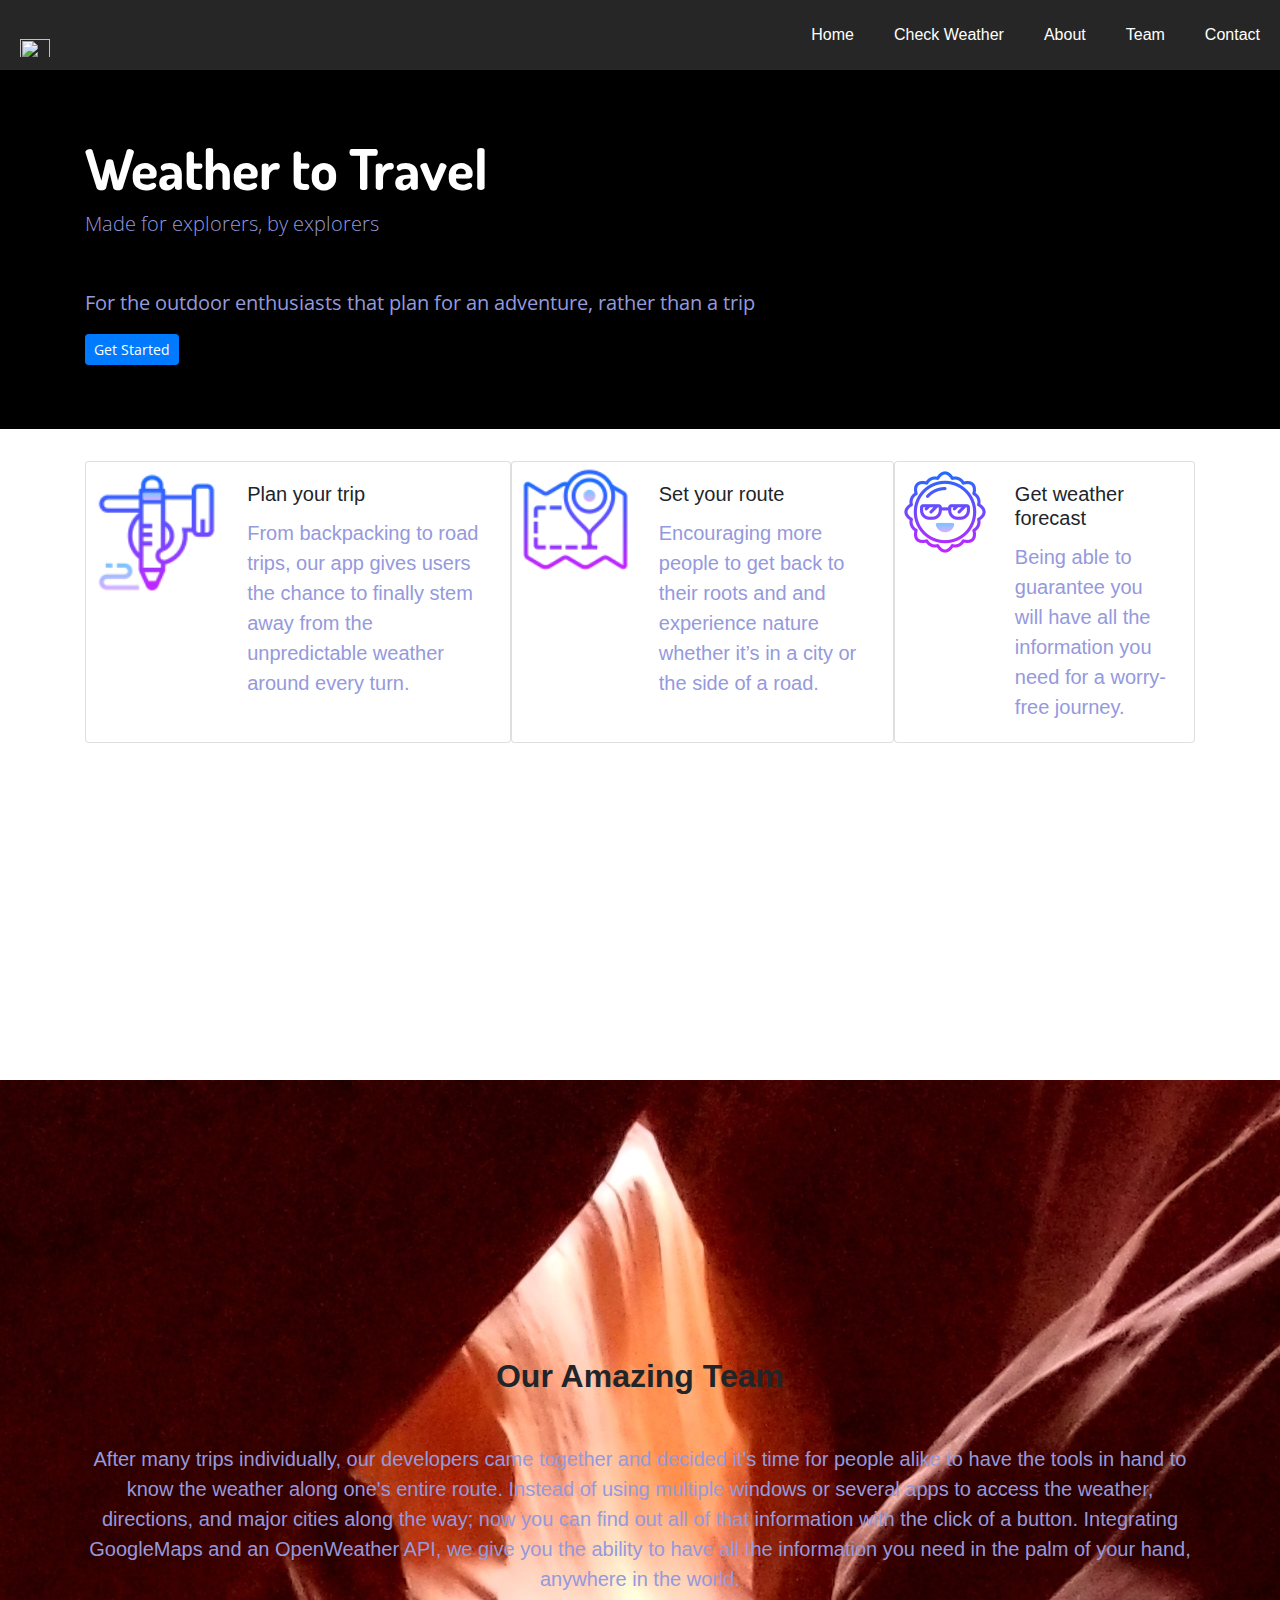
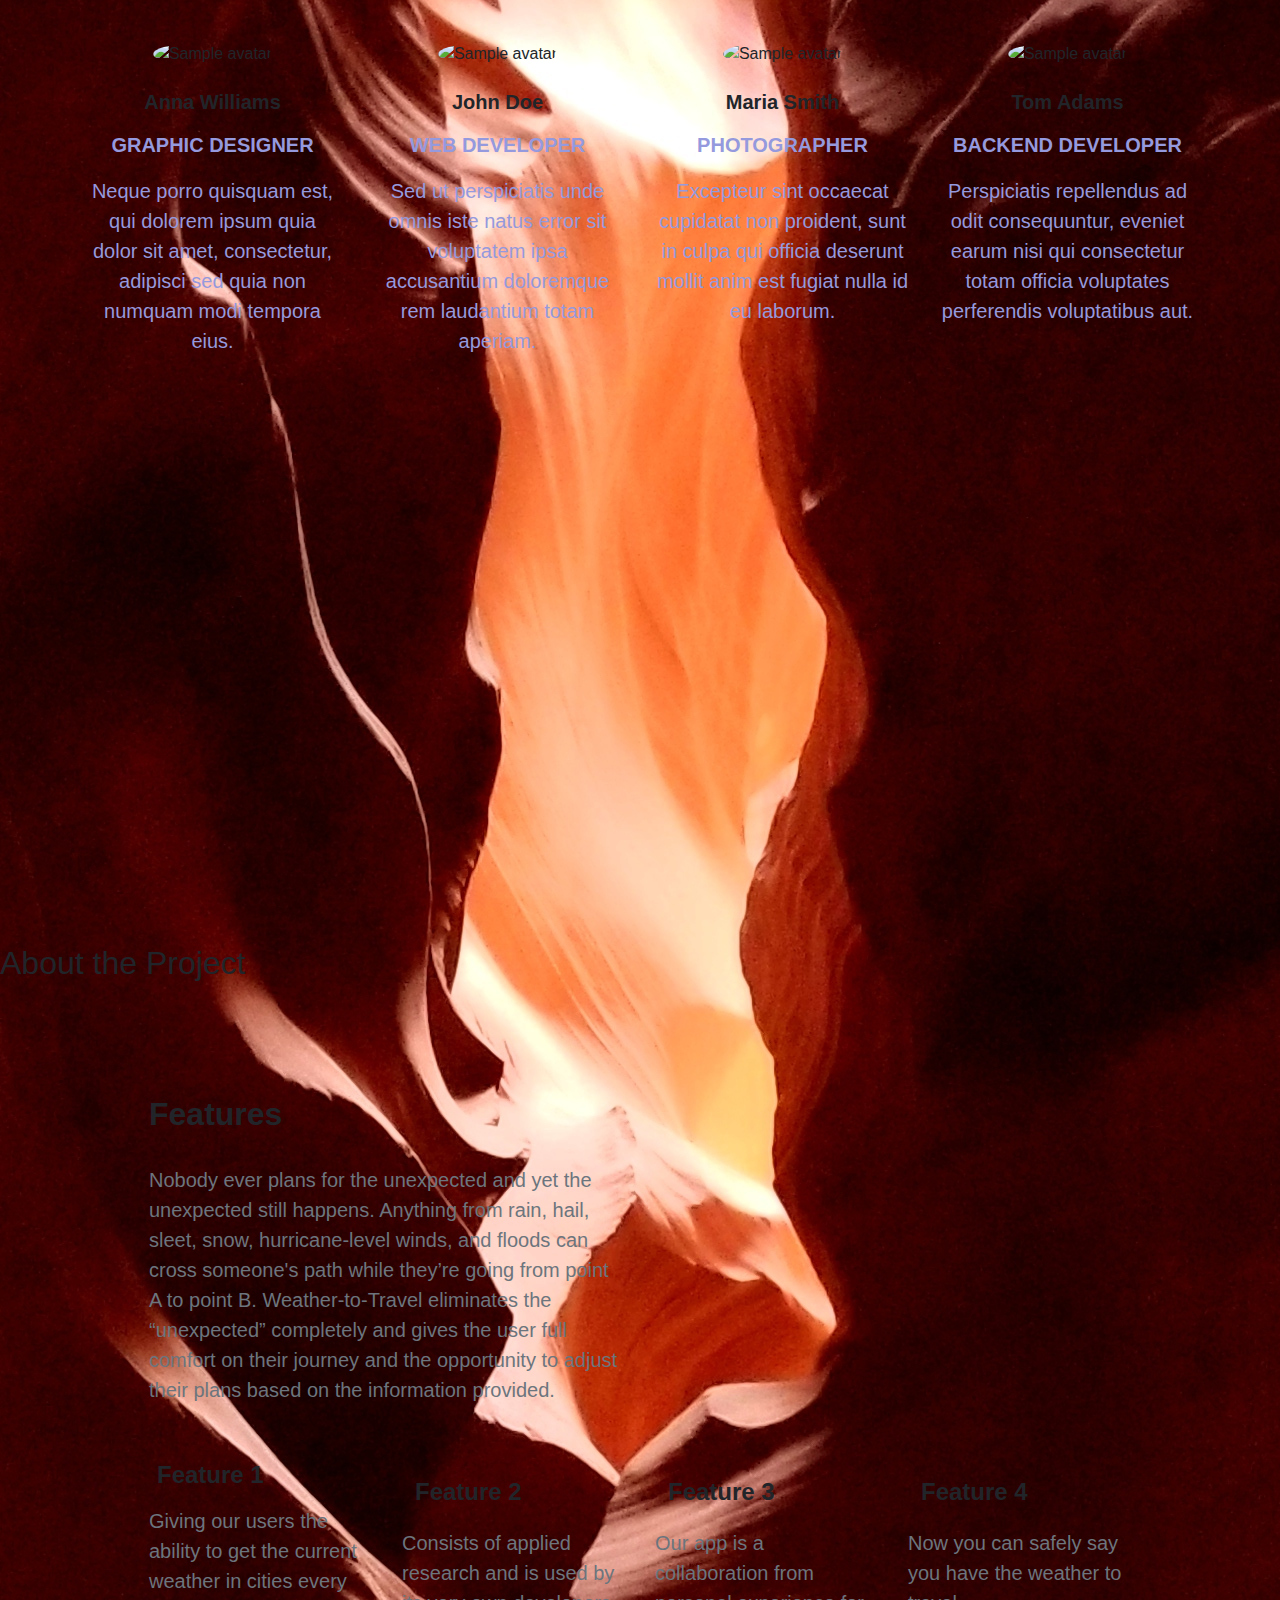
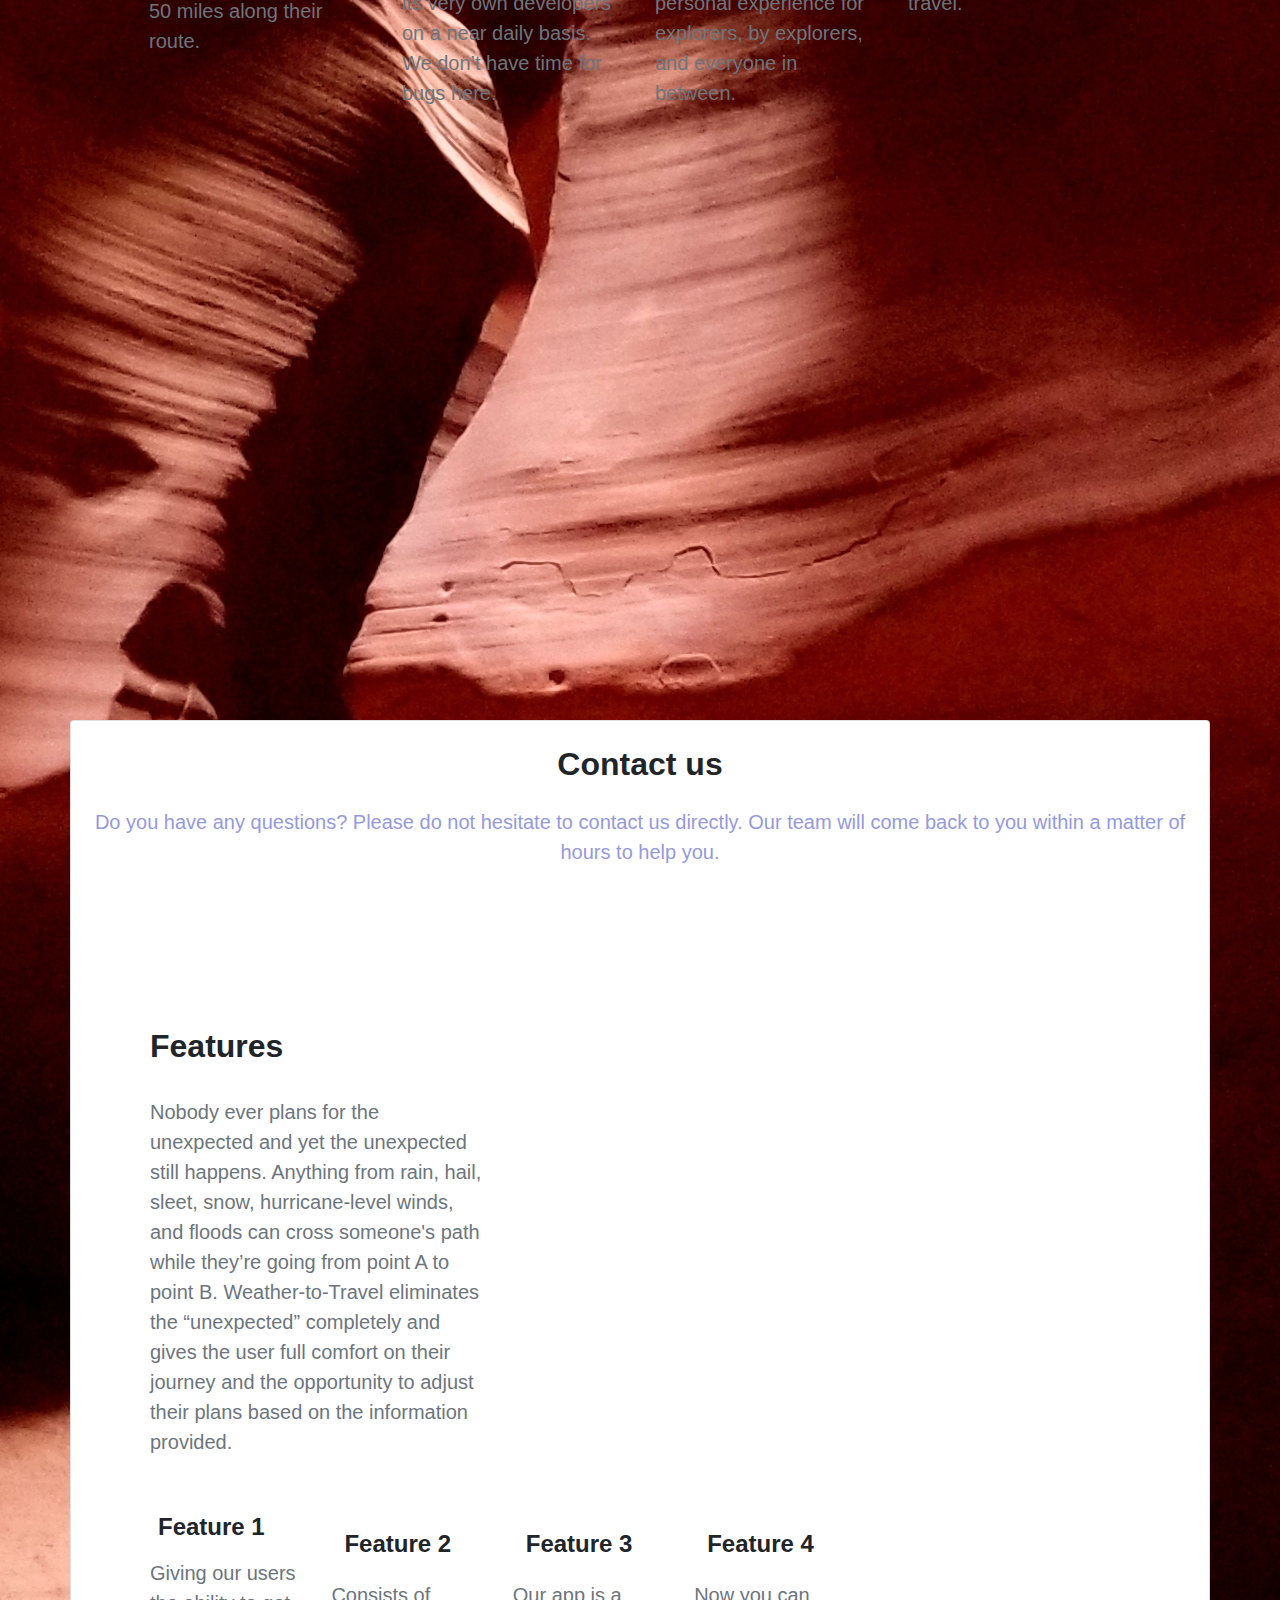
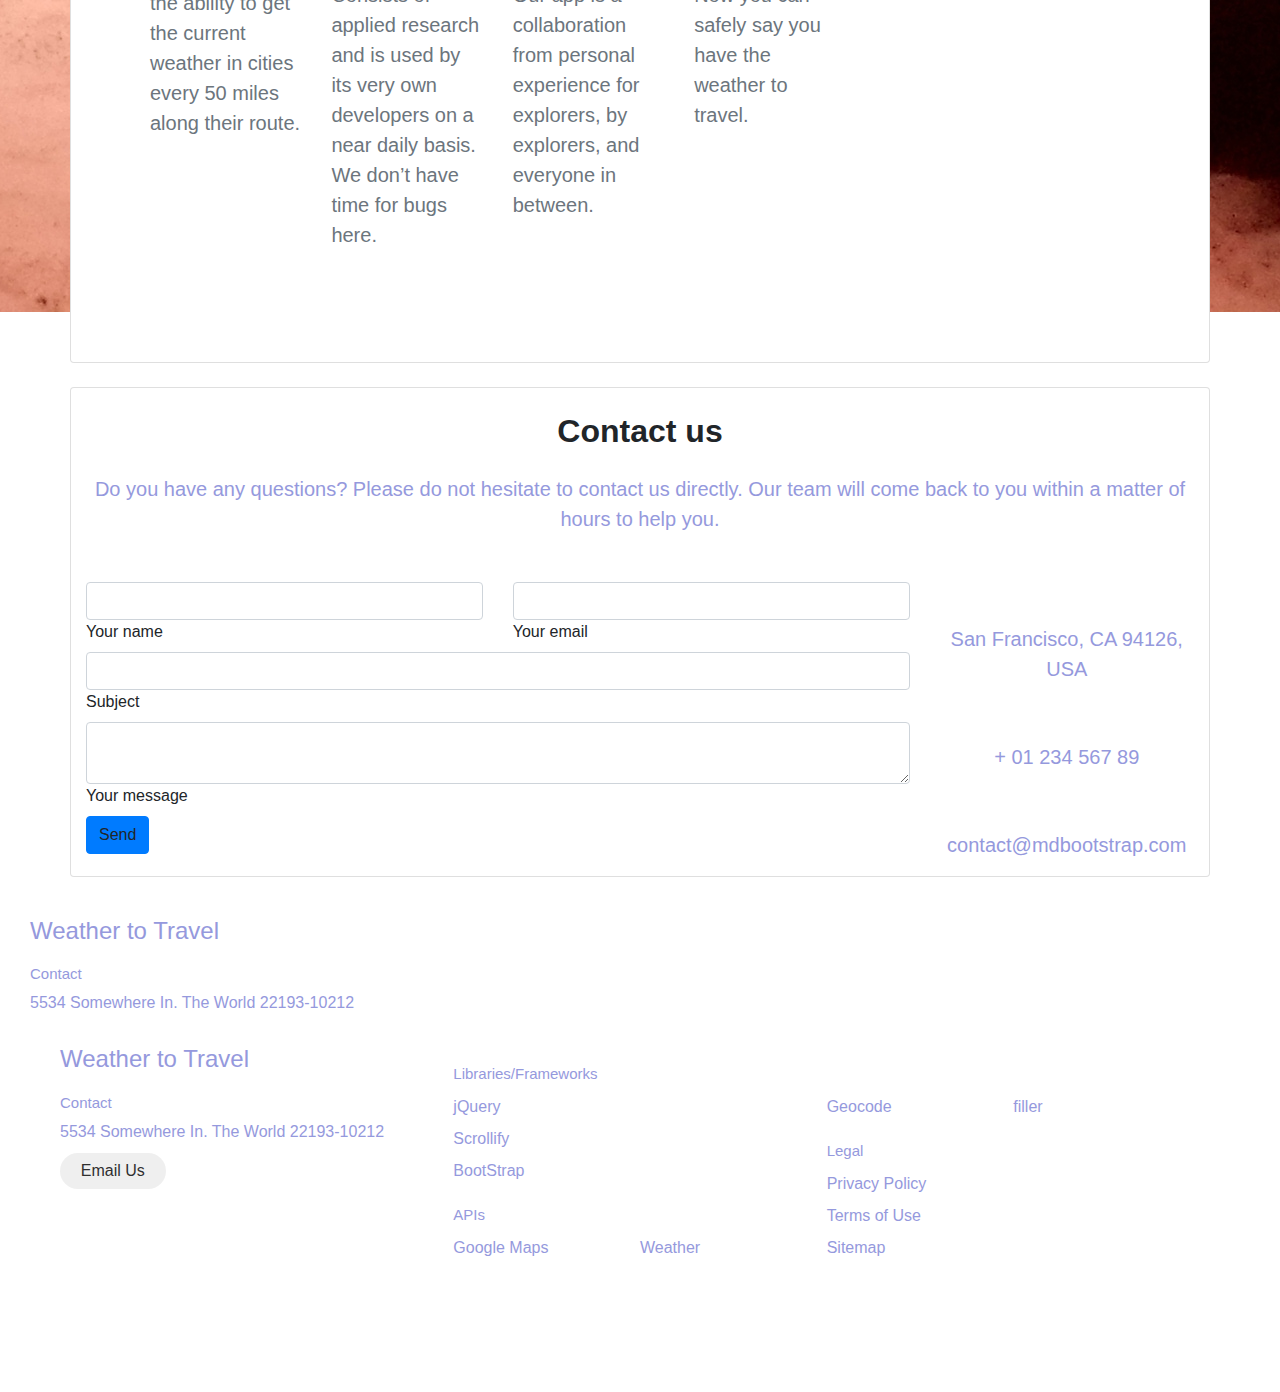
==== index.html @ c9372e49 "merging amster" ====
<!DOCTYPE html>
<html lang="en">

<head>
    <meta charset="UTF-8">
    <meta name="viewport" content="width=device-width, initial-scale=1.0">
    <meta http-equiv="X-UA-Compatible" content="ie=edge">
    <title>Weather to Travel</title>

    <!-- Reset Css -->
    <link rel="stylesheet" type="text/css" href="assets/css/reset.css">
    <!-- google font -->
    <link href="https://fonts.googleapis.com/css?family=Dosis:400,500,700|Open+Sans:300,400&display=swap" rel="stylesheet">        <!-- Import Google Icon Font-->
    <link href="https://fonts.googleapis.com/icon?family=Material+Icons" rel="stylesheet">
    <!-- bootstrap.css -->
    <link rel="stylesheet" href="https://stackpath.bootstrapcdn.com/bootstrap/4.4.1/css/bootstrap.min.css"
        integrity="sha384-Vkoo8x4CGsO3+Hhxv8T/Q5PaXtkKtu6ug5TOeNV6gBiFeWPGFN9MuhOf23Q9Ifjh" crossorigin="anonymous">
    <!-- Material Design Bootstrap -->
    <link href="https://cdnjs.cloudflare.com/ajax/libs/mdbootstrap/4.10.1/css/mdb.min.css" rel="stylesheet">
    <!-- Css -->
    <link rel="stylesheet" type="text/css" href="assets/css/style.css">
    <!-- Font Awesome -->
    <script src="https://kit.fontawesome.com/d9163b5035.js" crossorigin="anonymous"></script>

    <!-- jquery -->
    <script src="https://code.jquery.com/jquery-3.4.1.js"
        integrity="sha256-WpOohJOqMqqyKL9FccASB9O0KwACQJpFTUBLTYOVvVU=" crossorigin="anonymous"></script>

    <!-- Google Maps API -->
    <script src="https://maps.googleapis.com/maps/api/js?key=AIzaSyAmLr5yU5_SJ5Jx1AA-T59scJF4xuLvLEc&callback=initMap"
        async defer></script>

    <!----------parallax----------->
    <script src="assets/javascript/parallax.min.js"></script>

</head>

<body>





    <!----------------PATALLAX-------------->
    <!-- <img class="thumbnail" src="assets/background/norway3.jpg" alt="image"> -->




    <!-- nav bar - home/about me -->
    <section class="navigation sticky">
        <div class="nav-container">
            <div class="brand">
                <a class="navbar-brand" href="#">
                    <img src="assets/icons/untitled.svg" width="30" height="30" alt="">
                  </a>
                <!-- <a href="#!">Logo</a> -->
            </div>
            <nav>
                <div class="nav-mobile"><a id="nav-toggle" href="#!"><span></span></a></div>
                <ul class="nav-list">
                    <li>
                        <a href="index.html">Home</a></li>
                    <li>
                        <a href="checkroute.html">Check Weather</a>
                    </li>
                    <li>
                        <a href="#four">About</a>
                    </li>
                    <li>
                        <a href="#two">Team</a>
                    </li>

                    <li>
                        <a href="#five">Contact</a>
                    </li>
                </ul>
            </nav>
        </div>
    </section>
    <!-- <div class="parallax" data-parallax="scroll" data-z-index="-1" data-image-src="assets/background/back.jpg"></div>
  -->


    <!-- <article>
        <h2>Navigation</h2>
        <p>Responsive Dropdown Navigation Bar.</p>
        <p>Want to see how it's made? <a href="http://www.taniarascia.com/responsive-dropdown-navigation-bar/">Read the tutorial!</a></p>
      </article> -->
    <section class="item" id="one">
        <div class="jumbotron jumbotron-fluid">
             <!-------PARALLAX-------->
       
            <video autoplay muted loop poster="https://dummyimage.com/900x400/000/fff">
                <source src="" data-src="assets/media/roadtrip.mp4" type="video/mp4">
                <!-- <source src="" data-src="//clips.vorwaerts-gmbh.de/big_buck_bunny.webm" type="video/webm">
                <source src="" data-src="//clips.vorwaerts-gmbh.de/big_buck_bunny.ogv" type="video/ogg"> -->
            </video>

            <div class="container text-white">

                <h1 class="display-4 header">Weather to Travel</h1>
                <p class="lead header-text">Made for explorers, by explorers</p>
                <hr class="my-4">
                <p class="header-text">For the outdoor enthusiasts that plan for an adventure, rather than a trip</p>
                <a class="btn btn-primary btn-sm header-bttn" href="checkroute.html" role="button">Get Started</a>

            </div>
        </div>
        <div class="container aboutme" id="aboutMe">

            <div class="d-flex">
                <div class="card mb-3" style="max-width: 540px;">
                    <div class="row no-gutters">
                        <div class="col-md-4">
                            <img src="assets/icons/icons8-hand-with-pen-100.png" class="card-img" alt="...">
                        </div>
                        <div class="col-md-8">
                            <div class="card-body">
                                <h5 class="card-title">Plan your trip</h5>
                                <p class="card-text">
                                    From backpacking to road trips, our app gives users the chance to finally stem away
                                    from the unpredictable weather around every turn.
                                </p>

                            </div>
                        </div>
                    </div>
                </div>
                <div class="card mb-3" style="max-width: 540px;">
                    <div class="row no-gutters">
                        <div class="col-md-4">
                            <img src="assets/icons/icons8-waypoint-map-100.png" class="card-img" alt="...">
                        </div>
                        <div class="col-md-8">
                            <div class="card-body">
                                <h5 class="card-title">Set your route</h5>
                                <p class="card-text">
                                    Encouraging more people to get back to their roots and and experience nature whether
                                    it’s in a city or the side of a road.
                                </p>

                            </div>
                        </div>
                    </div>
                </div>
                <div class="card mb-3" style="max-width: 540px;">
                    <div class="row no-gutters">
                        <div class="col-md-4">
                            <img src="assets/icons/icons8-sun-100.png" class="card-img" alt="...">
                        </div>
                        <div class="col-md-8">
                            <div class="card-body">
                                <h5 class="card-title">Get weather forecast</h5>
                                <p class="card-text">
                                    Being able to guarantee you will have all the information you need for a worry-free
                                    journey.

                                </p>

                            </div>
                        </div>
                    </div>
                </div>
            </div>
        </div>
    </section>

    <!-- container div -->
    <div class="container ">
        <!-- About the team-->
        <section class="item" id="two">

             <!-------PARALLAX-------->
        <div class="parallax" data-parallax="scroll" data-z-index="1" data-image-src="assets/background/norway3.jpg"></div>
 
            <!-- Section: Team v.1 -->
            <section class="team-section text-center my-5">

                <!-- Section heading -->
                <h2 class="h1-responsive font-weight-bold my-5">Our Amazing Team</h2>
                <!-- Section description -->
                <p class="grey-text w-responsive mx-auto mb-5">
                    After many trips individually,
                    our developers came together and decided it's time for people alike to have the tools in hand to
                    know the weather along one's entire route.
                    Instead of using multiple windows or several apps to access the weather,
                    directions, and major cities along the way; now you can find out all of that information with the
                    click of a button.
                    Integrating GoogleMaps and an OpenWeather API,
                    we give you the ability to have all the information you need in the palm of your hand, anywhere in
                    the world. </p>

                <!-- Grid row -->
                <div class="row">

                    <!-- Grid column -->
                    <div class="col-lg-3 col-md-6 mb-lg-0 mb-5">
                        <div class="avatar mx-auto">
                            <img src="https://mdbootstrap.com/img/Photos/Avatars/img%20(20).jpg"
                                class="rounded-circle z-depth-1" alt="Sample avatar">
                        </div>
                        <h5 class="font-weight-bold mt-4 mb-3">Anna Williams</h5>
                        <p class="text-uppercase blue-text"><strong>Graphic designer</strong></p>
                        <p class="grey-text">Neque porro quisquam est, qui dolorem ipsum quia dolor sit amet,
                            consectetur,
                            adipisci sed quia non numquam modi tempora eius.</p>
                        <ul class="list-unstyled mb-0">
                            <!-- Facebook -->
                            <a class="p-2 fa-lg fb-ic">
                                <i class="fab fa-facebook-f blue-text"> </i>
                            </a>
                            <!-- Twitter -->
                            <a class="p-2 fa-lg tw-ic">
                                <i class="fab fa-twitter blue-text"> </i>
                            </a>
                            <!-- Instagram -->
                            <a class="p-2 fa-lg ins-ic">
                                <i class="fab fa-instagram blue-text"> </i>
                            </a>
                        </ul>
                    </div>
                    <!-- Grid column -->

                    <!-- Grid column -->
                    <div class="col-lg-3 col-md-6 mb-lg-0 mb-5">
                        <div class="avatar mx-auto">
                            <img src="https://mdbootstrap.com/img/Photos/Avatars/img%20(3).jpg"
                                class="rounded-circle z-depth-1" alt="Sample avatar">
                        </div>
                        <h5 class="font-weight-bold mt-4 mb-3">John Doe</h5>
                        <p class="text-uppercase blue-text"><strong>Web developer</strong></p>
                        <p class="grey-text">Sed ut perspiciatis unde omnis iste natus error sit voluptatem ipsa
                            accusantium
                            doloremque rem laudantium totam aperiam.</p>
                        <ul class="list-unstyled mb-0">
                            <!-- Facebook -->
                            <a class="p-2 fa-lg fb-ic">
                                <i class="fab fa-facebook-f blue-text"> </i>
                            </a>
                            <!-- Instagram -->
                            <a class="p-2 fa-lg ins-ic">
                                <i class="fab fa-instagram blue-text"> </i>
                            </a>
                        </ul>
                    </div>
                    <!-- Grid column -->

                    <!-- Grid column -->
                    <div class="col-lg-3 col-md-6 mb-md-0 mb-5">
                        <div class="avatar mx-auto">
                            <img src="https://mdbootstrap.com/img/Photos/Avatars/img%20(30).jpg"
                                class="rounded-circle z-depth-1" alt="Sample avatar">
                        </div>
                        <h5 class="font-weight-bold mt-4 mb-3">Maria Smith</h5>
                        <p class="text-uppercase blue-text"><strong>Photographer</strong></p>
                        <p class="grey-text">Excepteur sint occaecat cupidatat non proident, sunt in culpa qui officia
                            deserunt
                            mollit anim est fugiat nulla id eu laborum.</p>
                        <ul class="list-unstyled mb-0">
                            <!-- Facebook -->
                            <a class="p-2 fa-lg fb-ic">
                                <i class="fab fa-facebook-f blue-text"> </i>
                            </a>
                            <!-- Instagram -->
                            <a class="p-2 fa-lg ins-ic">
                                <i class="fab fa-instagram blue-text"> </i>
                            </a>
                            <!-- Dribbble -->
                            <a class="p-2 fa-lg ins-ic">
                                <i class="fab fa-dribbble blue-text"> </i>
                            </a>
                        </ul>
                    </div>
                    <!-- Grid column -->

                    <!-- Grid column -->
                    <div class="col-lg-3 col-md-6">
                        <div class="avatar mx-auto">
                            <img src="https://mdbootstrap.com/img/Photos/Avatars/img%20(32).jpg"
                                class="rounded-circle z-depth-1" alt="Sample avatar">
                        </div>
                        <h5 class="font-weight-bold mt-4 mb-3">Tom Adams</h5>
                        <p class="text-uppercase blue-text"><strong>Backend developer</strong></p>
                        <p class="grey-text">Perspiciatis repellendus ad odit consequuntur, eveniet earum nisi qui
                            consectetur
                            totam officia voluptates perferendis voluptatibus aut.</p>
                        <ul class="list-unstyled mb-0">
                            <!-- Facebook -->
                            <a class="p-2 fa-lg fb-ic">
                                <i class="fab fa-facebook-f blue-text"> </i>
                            </a>
                            <!-- Github -->
                            <a class="p-2 fa-lg ins-ic">
                                <i class="fab fa-github blue-text"> </i>
                            </a>
                        </ul>
                    </div>
                    <!-- Grid column -->

                </div>

            </section>
            <!-- end of container -->

            <!-----PARALLAX-->
         

            <!-- end of container -->
    </div>

    <!-- about the project -->
    <section class="item" id="four">


            <div class="parallax" data-parallax="scroll" data-z-index="1"
            data-image-src="assets/background/norway1.jpg"></div>

        <div>
            <h2>About the Project</h2>
        </div>
    </section>
    <div class="container pt-5 my-5 z-depth-1">
        <section class="p-md-3 mx-md-5">
            <div class="row d-flex justify-content-between align-items-center">
                <div class="col-md-6 mb-4">
                    <h2 class="font-weight-bold mb-3">Features</h2>
                    <p class="text-muted pt-3">
                        Nobody ever plans for the unexpected and yet the unexpected still happens.
                        Anything from rain, hail, sleet, snow, hurricane-level winds, and floods can cross someone's
                        path while they’re going from point A to point B.
                        Weather-to-Travel eliminates the “unexpected” completely and gives the user full comfort on
                        their journey
                        and the opportunity to adjust their plans based on the information provided.
                    </p>
                </div>
                <div class="col-md-6 col-lg-4 d-flex justify-content-center mb-md-0 mb-5">
                    <h4 class="font-weight-bold mb-3">
                        <i class="fa fa-layer-group indigo-text fa-10x"></i>
                    </h4>
                </div>
            </div>
            <div class="row pt-3">
                <div class="col-lg-3 col-md-6 mb-5">
                    <h4 class="font-weight-bold mb-3">
                        <i class="far fa-paper-plane indigo-text pr-2"></i> Feature 1
                    </h4>
                    <p class="text-muted mb-lg-0">
                        Giving our users the ability to get the current weather in cities every 50 miles along their
                        route.
                    </p>
                </div>
                <div class="col-lg-3 col-md-6 mb-5">
                    <h4 class="font-weight-bold mb-3">
                        <i class="fas fa-pen-alt green-text pr-2"></i> Feature 2
                    </h4>
                    <p class="text-muted mb-lg-0">
                        Consists of applied research and is used by its very own developers on a near daily basis. We
                        don’t have time for bugs here.
                    </p>
                </div>
                <div class="col-lg-3 col-md-6 mb-5">
                    <h4 class="font-weight-bold mb-3">
                        <i class="fas fa-user amber-text pr-2"></i> Feature 3
                    </h4>
                    <p class="text-muted mb-md-0">
                        Our app is a collaboration from personal experience for explorers, by explorers, and everyone in
                        between.
                    </p>
                </div>
                <div class="col-lg-3 col-md-6 mb-5">
                    <h4 class="font-weight-bold mb-3">
                        <i class="fas fa-rocket red-text pr-2"></i> Feature 4
                    </h4>
                    <p class="text-muted mb-md-0">
                        Now you can safely say you have the weather to travel.
                    </p>
                </div>
            </div>
        </section>
    </div>
    </section>

    <!-- contact page -->
    <section class="mb-4 item" id="five">

  <!-----PARALLAX-->
  <div class="parallax" data-parallax="scroll" data-z-index="1" data-image-src="assets/background/norway2.jpg"></div>


        <div class="container card">


            <!--Section heading-->
            <h2 class="h1-responsive font-weight-bold text-center my-4">Contact us</h2>
            <!--Section description-->
            <p class="text-center w-responsive mx-auto mb-5">Do you have any questions? Please do not hesitate to
                contact us
                directly. Our team will come back to you within
                a matter of hours to help you.</p>

            <div class="row">

                <!--Grid column-->
                <div class="col-md-9 mb-md-0 mb-5">
                    <form id="contact-form" name="contact-form" action="mail.php" method="POST">

                        <!--Grid row-->
                        <div class="row">


        <div class="container pt-5 my-5 z-depth-1">
            <section class="p-md-3 mx-md-5">
                <div class="row d-flex justify-content-between align-items-center">
                    <div class="col-md-6 mb-4">
                        <h2 class="font-weight-bold mb-3">Features</h2>
                        <p class="text-muted pt-3">
                            Nobody ever plans for the unexpected and yet the unexpected still happens.
                            Anything from rain, hail, sleet, snow, hurricane-level winds, and floods can cross someone's
                            path while they’re going from point A to point B.
                            Weather-to-Travel eliminates the “unexpected” completely and gives the user full comfort on
                            their journey
                            and the opportunity to adjust their plans based on the information provided.
                        </p>
                    </div>
                    <div class="col-md-6 col-lg-4 d-flex justify-content-center mb-md-0 mb-5">
                        <h4 class="font-weight-bold mb-3">
                            <i class="fa fa-layer-group indigo-text fa-10x"></i>
                        </h4>
                    </div>
                </div>
                <div class="row pt-3">
                    <div class="col-lg-3 col-md-6 mb-5">
                        <h4 class="font-weight-bold mb-3">
                            <i class="far fa-paper-plane indigo-text pr-2"></i> Feature 1
                        </h4>
                        <p class="text-muted mb-lg-0">
                            Giving our users the ability to get the current weather in cities every 50 miles along their
                            route.
                        </p>
                    </div>
                    <div class="col-lg-3 col-md-6 mb-5">
                        <h4 class="font-weight-bold mb-3">
                            <i class="fas fa-pen-alt green-text pr-2"></i> Feature 2
                        </h4>
                        <p class="text-muted mb-lg-0">
                            Consists of applied research and is used by its very own developers on a near daily basis.
                            We don’t have time for bugs here.
                        </p>
                    </div>
                    <div class="col-lg-3 col-md-6 mb-5">
                        <h4 class="font-weight-bold mb-3">
                            <i class="fas fa-user amber-text pr-2"></i> Feature 3
                        </h4>
                        <p class="text-muted mb-md-0">
                            Our app is a collaboration from personal experience for explorers, by explorers, and
                            everyone in between.
                        </p>
                    </div>
                    <div class="col-lg-3 col-md-6 mb-5">
                        <h4 class="font-weight-bold mb-3">
                            <i class="fas fa-rocket red-text pr-2"></i> Feature 4
                        </h4>
                        <p class="text-muted mb-md-0">
                            Now you can safely say you have the weather to travel.
                        </p>
                    </div>
                </div>
            </section>
        </div>
    </section>

    <!-- contact page -->
    <section class="mb-4 item" id="five">
        <div class="container card">


            <!--Section heading-->
            <h2 class="h1-responsive font-weight-bold text-center my-4">Contact us</h2>
            <!--Section description-->
            <p class="text-center w-responsive mx-auto mb-5">Do you have any questions? Please do not hesitate to
                contact us
                directly. Our team will come back to you within
                a matter of hours to help you.</p>

            <div class="row">

                <!--Grid column-->
                <div class="col-md-9 mb-md-0 mb-5">
                    <form id="contact-form" name="contact-form" action="mail.php" method="POST">

                        <!--Grid row-->
                        <div class="row">


                            <!--Grid column-->
                            <div class="col-md-6">
                                <div class="md-form mb-0">
                                    <input type="text" id="name" name="name" class="form-control">
                                    <label for="name" class="">Your name</label>
                                </div>
                            </div>
                            <!--Grid column-->

                            <!--Grid column-->
                            <div class="col-md-6">
                                <div class="md-form mb-0">
                                    <input type="text" id="email" name="email" class="form-control">
                                    <label for="email" class="">Your email</label>
                                </div>
                            </div>
                            <!--Grid column-->

                        </div>
                        <!--Grid row-->

                        <!--Grid row-->
                        <div class="row">
                            <div class="col-md-12">
                                <div class="md-form mb-0">
                                    <input type="text" id="subject" name="subject" class="form-control">
                                    <label for="subject" class="">Subject</label>
                                </div>
                            </div>
                        </div>
                        <!--Grid row-->

                        <!--Grid row-->
                        <div class="row">

                            <!--Grid column-->
                            <div class="col-md-12">

                                <div class="md-form">
                                    <textarea type="text" id="message" name="message" rows="2"
                                        class="form-control md-textarea"></textarea>
                                    <label for="message">Your message</label>
                                </div>

                            </div>
                        </div>
                        <!--Grid row-->

                    </form>

                    <div class="text-center text-md-left">
                        <a class="btn btn-primary">Send</a>
                    </div>
                    <div class="status"></div>
                </div>
                <!--Grid column-->

                <!--Grid column-->
                <div class="col-md-3 text-center">
                    <ul class="list-unstyled mb-0">
                        <li><i class="fas fa-map-marker-alt fa-2x"></i>
                            <p>San Francisco, CA 94126, USA</p>
                        </li>

                        <li><i class="fas fa-phone mt-4 fa-2x"></i>
                            <p>+ 01 234 567 89</p>
                        </li>

                        <li><i class="fas fa-envelope mt-4 fa-2x"></i>
                            <p>contact@mdbootstrap.com</p>
                        </li>
                    </ul>
                </div>
                <!--Grid column-->

            </div>
        </div>

        <footer class="footer">
            <div class="footer__addr">
                <h1 class="footer__logo">Weather to Travel</h1>

                <h2>Contact</h2>

                <address>
                    5534 Somewhere In. The World 22193-10212<br>



        <footer class="footer">
            <div class="footer__addr">
                <h1 class="footer__logo">Weather to Travel</h1>

                <h2>Contact</h2>

                <address>
                    5534 Somewhere In. The World 22193-10212<br>


                    <a class="footer__btn" href="mailto:example@gmail.com">Email Us</a>
                </address>
            </div>

            <ul class="footer__nav">
                <li class="nav__item">
                    <h2 class="nav__title">Libraries/Frameworks</h2>

                    <ul class="nav__ul nav__ul--extra">
                        <li>
                            <a href="#">jQuery</a>
                        </li>

                        <li>
                            <a href="#">Scrollify</a>
                        </li>

                        <li>
                            <a href="#">BootStrap</a>
                        </li>
                </li>

                <li class="nav__item nav__item--extra">
                    <h2 class="nav__title">APIs</h2>

                    <ul class="nav__ul nav__ul--extra">
                        <li>
                            <a href="#">Google Maps</a>
                        </li>

                        <li>
                            <a href="#">Weather</a>
                        </li>

                        <li>
                            <a href="#">Geocode</a>
                        </li>
                        <li>
                            <a href="#">filler</a>
                        </li>
                </li>
            </ul>
            </li>

            <li class="nav__item">
                <h2 class="nav__title">Legal</h2>

                <ul class="nav__ul">
                    <li>
                        <a href="#">Privacy Policy</a>
                    </li>

                    <li>
                        <a href="#">Terms of Use</a>
                    </li>

                    <li>
                        <a href="#">Sitemap</a>
                    </li>
                </ul>
            </li>
            </ul>
        </footer>
    </section>


    <script src="assets/javascript/simpleParallax.js"></script>

</body>



<!-- javascript -->
<script src="assets/javascript/javascript.js"></script>

<script src="assets/javascript/logic.js"></script>

<!-- Google Maps API -->
<script src="https://maps.googleapis.com/maps/api/js?key=AIzaSyAmLr5yU5_SJ5Jx1AA-T59scJF4xuLvLEc&callback=initMap" async
    defer></script>

<!-- Scrollify JS Library
<script src="jquery.scrollify.js"></script>
Scrollify JS Library  -->
<!-- <script src="assets/javascript/jquery.scrollify.js"></script>
<script>
    $(function () {
        $(".item").css({ "height": $(window).height() });
        $.scrollify({
            section: ".item"
        });
    }); -->

<!-- </script> -->

</html>
---- assets/css/style.css ----
body {
    
    background: url(../background/back.jpg) ;
    background-repeat: no-repeat;
    background-position: center;
    opacity: 1;
}

p {
  font-family: 'Josefin Sans', sans-serif;
  color: rgb(149,153,221);
  font-size: 20px;
  

}

#homeButton {
    margin-right: 20px;
    margin-left: 1040px;
}

#userInput {
    background-color: aliceblue;
    padding: 20px;
    margin-top: 20px;
    margin-bottom: 20px;
}

.header {
  font-family:'Dosis', cursive;
  font-weight: 700;
}

.header-text{
  font-family: 'Open Sans', sans-serif;

}

.header-bttn{
  font-family: 'Open Sans', sans-serif;

}
/* nav bar */
/* @charset "UTF-8"; */

.sticky {
  position: fixed;
  top: 0;
  width: 100%;
  z-index: 1000;
}

.navigation {
  height: 70px;
  background: #262626;
}

.brand {
  position: absolute;
  padding-left: 20px;
  float: left;
  line-height: 70px;
  text-transform: uppercase;
  font-size: 1.4em;
}
.brand a,
.brand a:visited {
  color: #ffffff;
  text-decoration: none;
}

.nav-container {
  max-width: 3000px;
  margin: 0 auto;
}

nav {
  float: right;
}
nav ul {
  list-style: none;
  margin: 0;
  padding: 0;
}
nav ul li {
  float: left;
  position: relative;
}
nav ul li a,
nav ul li a:visited {
  display: block;
  padding: 0 20px;
  line-height: 70px;
  background: #262626;
  color: #ffffff;
  text-decoration: none;
}
nav ul li a:hover,
nav ul li a:visited:hover {
  color: #2581DC;
  /* color: #ffffff; */
}
nav ul li a:not(:only-child):after,
nav ul li a:visited:not(:only-child):after {
  padding-left: 4px;
  content: ' ▾';
}
nav ul li ul li {
  min-width: 190px;
}
nav ul li ul li a {
  padding: 15px;
  line-height: 20px;
}

.nav-dropdown {
  position: absolute;
  display: none;
  z-index: 1;
  box-shadow: 0 3px 12px rgba(0, 0, 0, 0.15);
}

/* Mobile navigation */
.nav-mobile {
  display: none;
  position: absolute;
  top: 0;
  right: 0;
  background: #262626;
  height: 70px;
  width: 70px;
  border: 1px solid yellow;
}

@media only screen and (max-width: 798px) {
  .nav-mobile {
    display: block;
  }

  nav {
    width: 100%;
    padding: 70px 0 15px;
  }
  nav ul {
    display: none;
  }
  nav ul li {
    float: none;
  }
  nav ul li a {
    padding: 15px;
    line-height: 20px;
  }
  nav ul li ul li a {
    padding-left: 30px;
  }

  .nav-dropdown {
    position: static;
  }
}
@media screen and (min-width: 799px) {
  .nav-list {
    display: block !important;
  }
}
#nav-toggle {
  position: absolute;
  left: 18px;
  top: 22px;
  cursor: pointer;
  padding: 10px 35px 16px 0px;
  border: 1px solid orange;
}
#nav-toggle span,
#nav-toggle span:before,
#nav-toggle span:after {
  cursor: pointer;
  border-radius: 1px;
  height: 5px;
  width: 35px;
  background: rgb(149,153,221);
  position: absolute;
  display: block;
  content: '';
  transition: all 300ms ease-in-out;
}
#nav-toggle span:before {
  top: -10px;
}
#nav-toggle span:after {
  bottom: -10px;
}
#nav-toggle.active span {
  background-color: transparent;
}
#nav-toggle.active span:before, #nav-toggle.active span:after {
  top: 0;
}
#nav-toggle.active span:before {
  transform: rotate(45deg);
}
#nav-toggle.active span:after {
  transform: rotate(-45deg);
}

article {
  max-width: 1000px;
  margin: 0 auto;
  padding: 10px;
}


#one {
  padding: 0px;
}

.contact-buffer {
  margin-top:500px;
  padding: 25px;
}


.about-card{
  position: relative;
  height: 600px;
  margin-top: 1000px;
}

#map {
    height: 450px;
    width: 100%;
    background-color: lightslategray;
}
/* ------------------------jumbotron -------------------------------*/
/* https://codepen.io/JacobLett/pen/LmWvLZ */
.jumbotron {
  position: relative;
  overflow: hidden;
  background-color:black;
  
}
.jumbotron video {
  position: absolute;
  z-index: 1;
  top: 0;
  width:100%;
  height:100%;
  /*  object-fit is not supported on IE  */
  object-fit: cover;
  opacity:0.5;
}
.jumbotron .container {
  z-index: 2;
  position: relative;
}


/*--------------------- end of jumbotron ------------------------*/

/* --------------------center cards on aboutme section ------------------------------*/
/* https://stackoverflow.com/questions/39031224/how-to-center-cards-in-bootstrap-4 */
.card {
  margin: 0 auto; /* Added */
  float: none; /* Added */
  margin-bottom: 10px; /* Added */
}



/* ----------------------------output: route directions------------------------------- */



/* font awesome */
.fas {

  size: 4x;
  color: blue;

  font-size: 1.75em;
  /* color: #F53B33; */
  /* color: #FF383E; */
  color: #E74647;

  margin-right: 5px;
}
.card-header span {
  font-size: 1.75em;
}


/* ----------------footer------------------ */
/* https://codepen.io/matheusalmeida/pen/aeLMMr?page=2 */

*, *:before, *:after {
    box-sizing: border-box;
  }
  
  /* html {
    font-size: 100%;
  }
  
  body {
    font-family: acumin-pro, system-ui, sans-serif;
    margin: 0;
    display: grid;
    grid-template-rows: auto 1fr auto;
    font-size: 14px;
    background-color: transparent;
    align-items: start;
    min-height: 100vh;
  }
   */
  .footer {
    display: flex;
    flex-flow: row wrap;
    padding: 30px 30px 20px 30px;
    color: rgb(149,153,221);
    background-color: transparent;
    /* w */
  }
  
  .footer > * {
    flex:  1 100%;
  }
  
  .footer__addr {
    margin-right: 1.25em;
    margin-bottom: 2em;
  }
  
  .footer__logo {
    font-family: 'helvetica';
    font-weight: 400;
    /* text-transform: lowercase; */
    font-size: 1.5rem;
  }
  
  .footer__addr h2 {
    margin-top: 1.3em;
    font-size: 15px;
    font-weight: 400;
  }
  
  .nav__title {
    font-weight: 400;
    font-size: 15px;
  }
  
  .footer address {
    font-style: normal;
    color: rgb(149,153,221);
  }
  
  .footer__btn {
    display: flex;
    align-items: center;
    justify-content: center;
    height: 36px;
    max-width: max-content;
    background-color: rgb(33, 33, 33, 0.07);
    border-radius: 100px;
    color: #2f2f2f;
    line-height: 0;
    margin: 0.6em 0;
    font-size: 1rem;
    padding: 0 1.3em;
  }
  
  .footer ul {
    list-style: none;
    padding-left: 0;
  }
  
  .footer li {
    line-height: 2em;
  }
  
  .footer a {
    text-decoration: none;
  }
  
  .footer__nav {
    display: flex;
      flex-flow: row wrap;
  }
  
  .footer__nav > * {
    flex: 1 50%;
    margin-right: 1.25em;
  }
  
  .nav__ul a {
    color: rgb(149,153,221);
  }
  
  .nav__ul--extra {
    column-count: 2;
    column-gap: 1.25em;
  }
  
  .legal {
    display: flex;
    flex-wrap: wrap;
    color: rgb(149,153,221);
  }
    
  .legal__links {
    display: flex;
    align-items: center;
  }
  
  /* .heart {
    color: #2f2f2f;
  } */
  
  @media screen and (min-width: 24.375em) {
    .legal .legal__links {
      margin-left: auto;
    }
  }
  
  @media screen and (min-width: 40.375em) {
    .footer__nav > * {
      flex: 1;
    }
    
    .nav__item--extra {
      flex-grow: 2;
    }
    
    .footer__addr {
      flex: 1 0px;
    }
    
    .footer__nav {
      flex: 2 0px;
    }
  }

  /* ----------------end of footer------------------ */
 

  .table {
    color: #664BF3;
    font-weight: bold;
    font-family: 'helvetica';
    font-weight: 400;
    /* text-transform: lowercase; */
    font-size: 1.5rem;

  }

  /* ----------------scrollify------------------ */

  #one{
    padding-top: 70px;
  }
  #two{
    padding-top: 50px;
  }
  #three{
    padding-top: 70px;
  }
  
  


/*----------------parallax-----------*/
.parallax {
  min-height: 500PX;
  background: transparent;
  
}
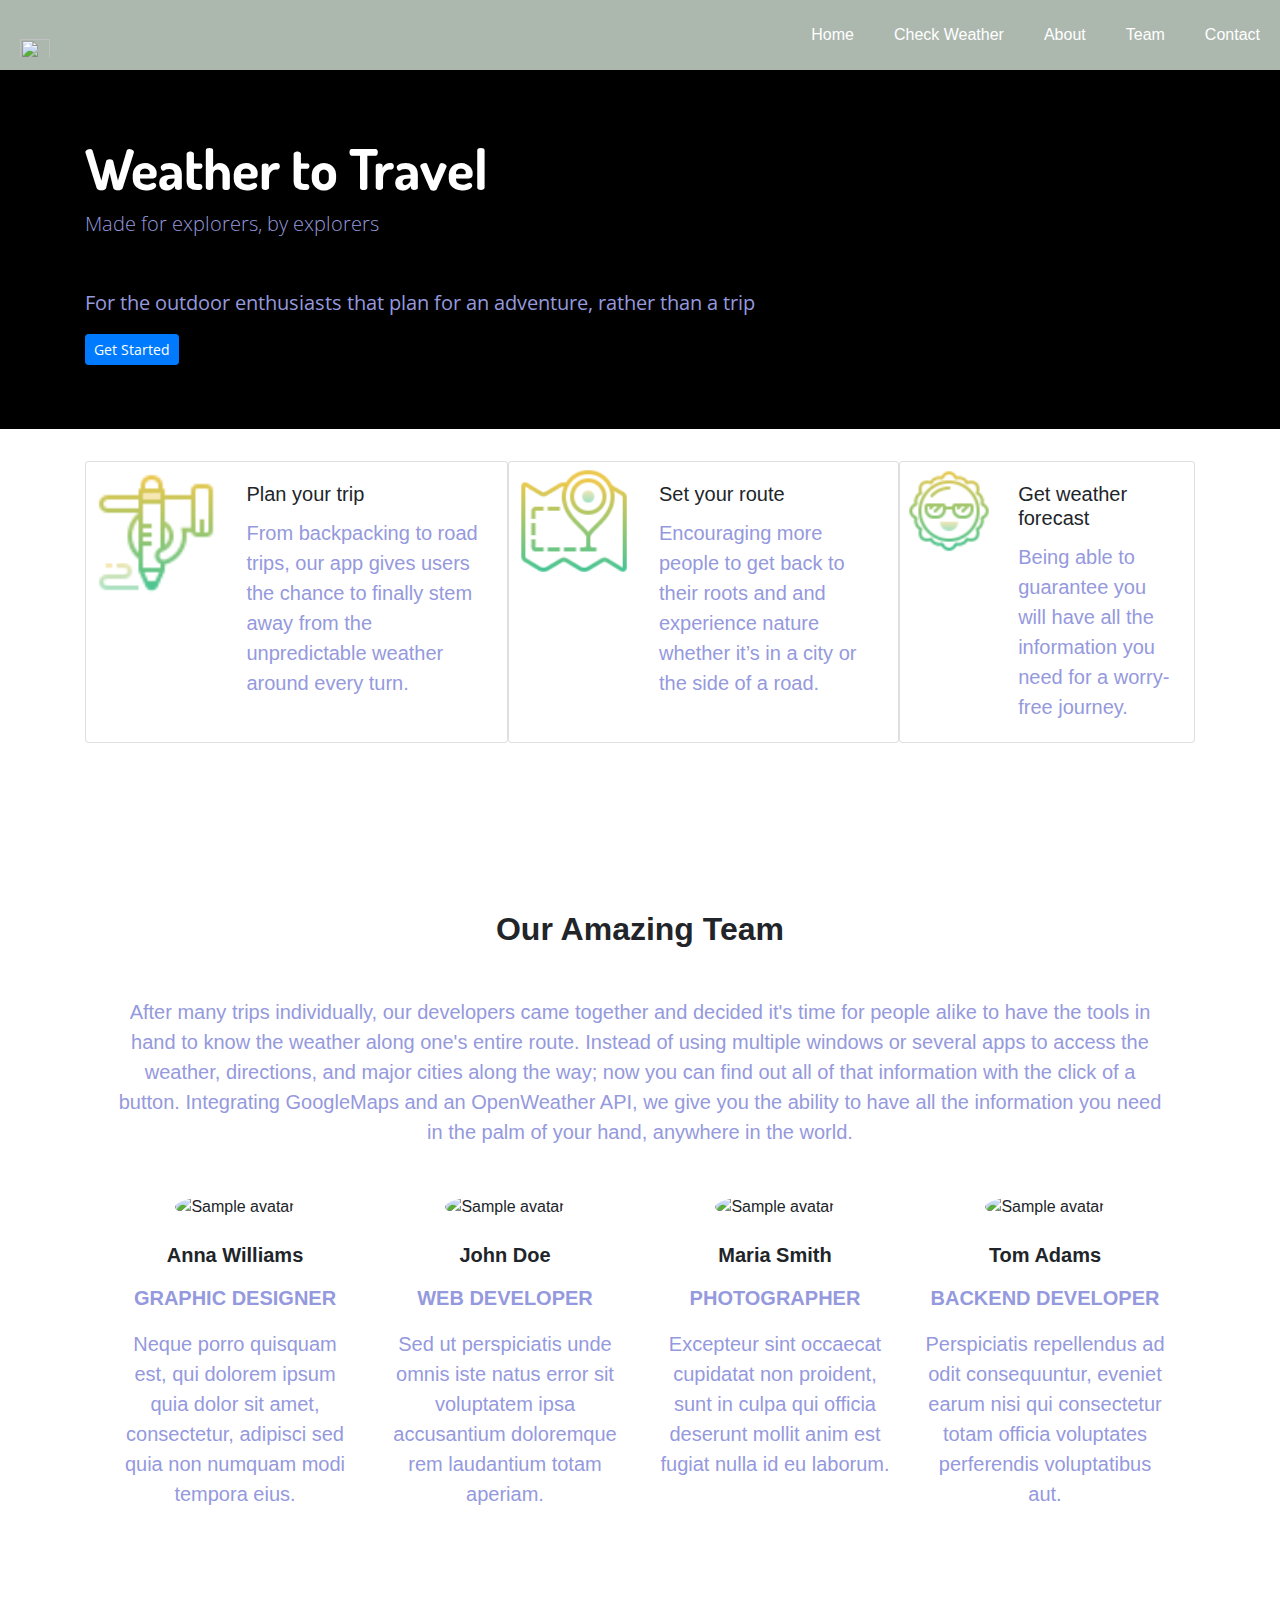
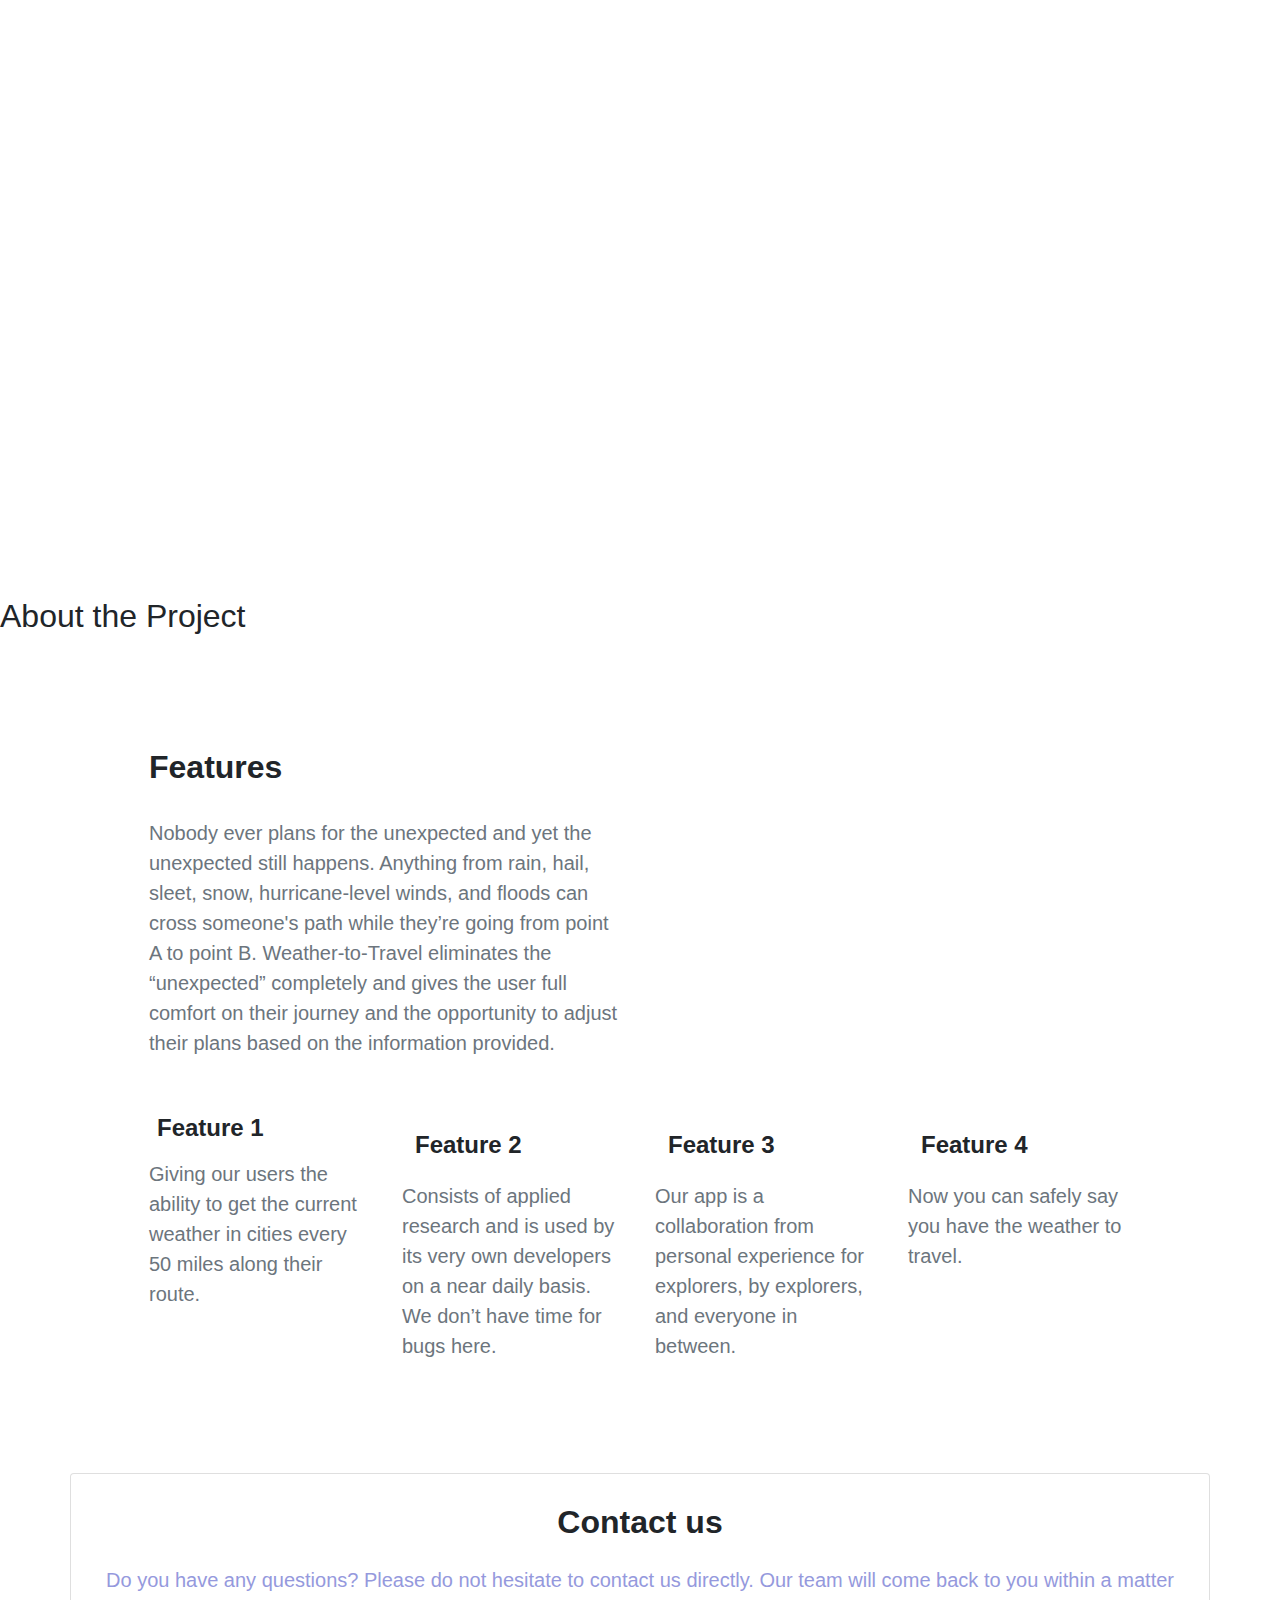
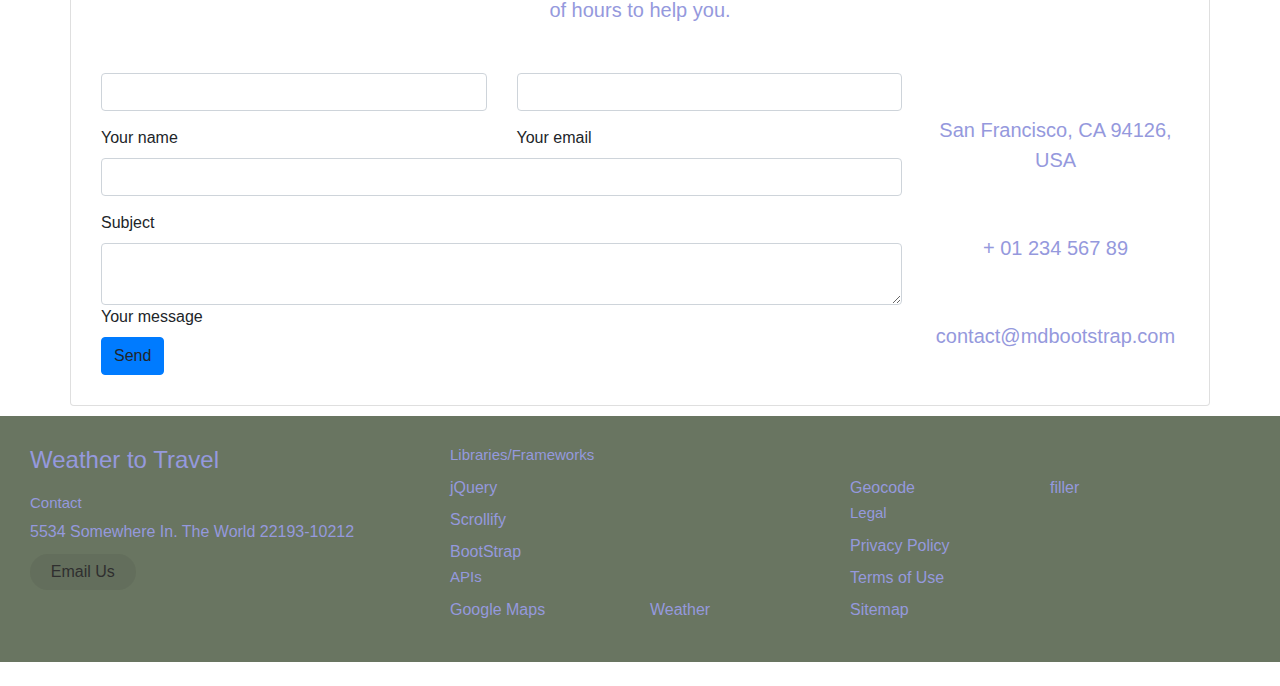
==== commit ff5946cd: "merging master" ====
--- a/index.html
+++ b/index.html
@@ -37,16 +37,6 @@
 
 <body>
 
-
-
-
-
-    <!----------------PATALLAX-------------->
-    <!-- <img class="thumbnail" src="assets/background/norway3.jpg" alt="image"> -->
-
-
-
-
     <!-- nav bar - home/about me -->
     <section class="navigation sticky">
         <div class="nav-container">
@@ -78,19 +68,12 @@
             </nav>
         </div>
     </section>
-    <!-- <div class="parallax" data-parallax="scroll" data-z-index="-1" data-image-src="assets/background/back.jpg"></div>
-  -->
-
-
-    <!-- <article>
-        <h2>Navigation</h2>
-        <p>Responsive Dropdown Navigation Bar.</p>
-        <p>Want to see how it's made? <a href="http://www.taniarascia.com/responsive-dropdown-navigation-bar/">Read the tutorial!</a></p>
-      </article> -->
+
     <section class="item" id="one">
         <div class="jumbotron jumbotron-fluid">
-             <!-------PARALLAX-------->
-       
+
+            <!-------PARALLAX-------->
+
             <video autoplay muted loop poster="https://dummyimage.com/900x400/000/fff">
                 <source src="" data-src="assets/media/roadtrip.mp4" type="video/mp4">
                 <!-- <source src="" data-src="//clips.vorwaerts-gmbh.de/big_buck_bunny.webm" type="video/webm">
@@ -113,7 +96,7 @@
                 <div class="card mb-3" style="max-width: 540px;">
                     <div class="row no-gutters">
                         <div class="col-md-4">
-                            <img src="assets/icons/icons8-hand-with-pen-100.png" class="card-img" alt="...">
+                            <img src="assets/icons/icons8-hand-with-pen-64.png" class="card-img" alt="...">
                         </div>
                         <div class="col-md-8">
                             <div class="card-body">
@@ -130,7 +113,7 @@
                 <div class="card mb-3" style="max-width: 540px;">
                     <div class="row no-gutters">
                         <div class="col-md-4">
-                            <img src="assets/icons/icons8-waypoint-map-100.png" class="card-img" alt="...">
+                            <img src="assets/icons/icons8-waypoint-map-96.png" class="card-img" alt="...">
                         </div>
                         <div class="col-md-8">
                             <div class="card-body">
@@ -147,7 +130,7 @@
                 <div class="card mb-3" style="max-width: 540px;">
                     <div class="row no-gutters">
                         <div class="col-md-4">
-                            <img src="assets/icons/icons8-sun-100.png" class="card-img" alt="...">
+                            <img src="assets/icons/icons8-sun-64.png" class="card-img" alt="...">
                         </div>
                         <div class="col-md-8">
                             <div class="card-body">
@@ -171,11 +154,8 @@
         <!-- About the team-->
         <section class="item" id="two">
 
-             <!-------PARALLAX-------->
-        <div class="parallax" data-parallax="scroll" data-z-index="1" data-image-src="assets/background/norway3.jpg"></div>
- 
             <!-- Section: Team v.1 -->
-            <section class="team-section text-center my-5">
+            <section class="team-section text-center my-5" id="aboutTeam">
 
                 <!-- Section heading -->
                 <h2 class="h1-responsive font-weight-bold my-5">Our Amazing Team</h2>
@@ -220,7 +200,6 @@
                             </a>
                         </ul>
                     </div>
-                    <!-- Grid column -->
 
                     <!-- Grid column -->
                     <div class="col-lg-3 col-md-6 mb-lg-0 mb-5">
@@ -302,114 +281,17 @@
 
             </section>
             <!-- end of container -->
-
-            <!-----PARALLAX-->
-         
-
-            <!-- end of container -->
     </div>
 
     <!-- about the project -->
-    <section class="item" id="four">
-
-
+    <section class="item" id="three">
             <div class="parallax" data-parallax="scroll" data-z-index="1"
-            data-image-src="assets/background/norway1.jpg"></div>
-
-        <div>
-            <h2>About the Project</h2>
-        </div>
-    </section>
-    <div class="container pt-5 my-5 z-depth-1">
-        <section class="p-md-3 mx-md-5">
-            <div class="row d-flex justify-content-between align-items-center">
-                <div class="col-md-6 mb-4">
-                    <h2 class="font-weight-bold mb-3">Features</h2>
-                    <p class="text-muted pt-3">
-                        Nobody ever plans for the unexpected and yet the unexpected still happens.
-                        Anything from rain, hail, sleet, snow, hurricane-level winds, and floods can cross someone's
-                        path while they’re going from point A to point B.
-                        Weather-to-Travel eliminates the “unexpected” completely and gives the user full comfort on
-                        their journey
-                        and the opportunity to adjust their plans based on the information provided.
-                    </p>
-                </div>
-                <div class="col-md-6 col-lg-4 d-flex justify-content-center mb-md-0 mb-5">
-                    <h4 class="font-weight-bold mb-3">
-                        <i class="fa fa-layer-group indigo-text fa-10x"></i>
-                    </h4>
-                </div>
+                data-image-src="assets/background/norway1.jpg"></div>
+
+            <div>
+                <h2>About the Project</h2>
             </div>
-            <div class="row pt-3">
-                <div class="col-lg-3 col-md-6 mb-5">
-                    <h4 class="font-weight-bold mb-3">
-                        <i class="far fa-paper-plane indigo-text pr-2"></i> Feature 1
-                    </h4>
-                    <p class="text-muted mb-lg-0">
-                        Giving our users the ability to get the current weather in cities every 50 miles along their
-                        route.
-                    </p>
-                </div>
-                <div class="col-lg-3 col-md-6 mb-5">
-                    <h4 class="font-weight-bold mb-3">
-                        <i class="fas fa-pen-alt green-text pr-2"></i> Feature 2
-                    </h4>
-                    <p class="text-muted mb-lg-0">
-                        Consists of applied research and is used by its very own developers on a near daily basis. We
-                        don’t have time for bugs here.
-                    </p>
-                </div>
-                <div class="col-lg-3 col-md-6 mb-5">
-                    <h4 class="font-weight-bold mb-3">
-                        <i class="fas fa-user amber-text pr-2"></i> Feature 3
-                    </h4>
-                    <p class="text-muted mb-md-0">
-                        Our app is a collaboration from personal experience for explorers, by explorers, and everyone in
-                        between.
-                    </p>
-                </div>
-                <div class="col-lg-3 col-md-6 mb-5">
-                    <h4 class="font-weight-bold mb-3">
-                        <i class="fas fa-rocket red-text pr-2"></i> Feature 4
-                    </h4>
-                    <p class="text-muted mb-md-0">
-                        Now you can safely say you have the weather to travel.
-                    </p>
-                </div>
-            </div>
-        </section>
-    </div>
-    </section>
-
-    <!-- contact page -->
-    <section class="mb-4 item" id="five">
-
-  <!-----PARALLAX-->
-  <div class="parallax" data-parallax="scroll" data-z-index="1" data-image-src="assets/background/norway2.jpg"></div>
-
-
-        <div class="container card">
-
-
-            <!--Section heading-->
-            <h2 class="h1-responsive font-weight-bold text-center my-4">Contact us</h2>
-            <!--Section description-->
-            <p class="text-center w-responsive mx-auto mb-5">Do you have any questions? Please do not hesitate to
-                contact us
-                directly. Our team will come back to you within
-                a matter of hours to help you.</p>
-
-            <div class="row">
-
-                <!--Grid column-->
-                <div class="col-md-9 mb-md-0 mb-5">
-                    <form id="contact-form" name="contact-form" action="mail.php" method="POST">
-
-                        <!--Grid row-->
-                        <div class="row">
-
-
-        <div class="container pt-5 my-5 z-depth-1">
+        <div class="container pt-5 my-5 z-depth-1" id="features">
             <section class="p-md-3 mx-md-5">
                 <div class="row d-flex justify-content-between align-items-center">
                     <div class="col-md-6 mb-4">
@@ -445,7 +327,8 @@
                         </h4>
                         <p class="text-muted mb-lg-0">
                             Consists of applied research and is used by its very own developers on a near daily basis.
-                            We don’t have time for bugs here.
+                            We
+                            don’t have time for bugs here.
                         </p>
                     </div>
                     <div class="col-lg-3 col-md-6 mb-5">
@@ -454,7 +337,8 @@
                         </h4>
                         <p class="text-muted mb-md-0">
                             Our app is a collaboration from personal experience for explorers, by explorers, and
-                            everyone in between.
+                            everyone in
+                            between.
                         </p>
                     </div>
                     <div class="col-lg-3 col-md-6 mb-5">
@@ -472,7 +356,7 @@
 
     <!-- contact page -->
     <section class="mb-4 item" id="five">
-        <div class="container card">
+        <div class="container card" id="contactUs">
 
 
             <!--Section heading-->
@@ -571,18 +455,8 @@
             </div>
         </div>
 
-        <footer class="footer">
-            <div class="footer__addr">
-                <h1 class="footer__logo">Weather to Travel</h1>
-
-                <h2>Contact</h2>
-
-                <address>
-                    5534 Somewhere In. The World 22193-10212<br>
-
-
-
-        <footer class="footer">
+<!--footer-->
+        <footer class="footer" id="footer">
             <div class="footer__addr">
                 <h1 class="footer__logo">Weather to Travel</h1>
 
@@ -656,13 +530,10 @@
             </ul>
         </footer>
     </section>
-
-
-    <script src="assets/javascript/simpleParallax.js"></script>
-
 </body>
 
-
+<!-- parallax.js -->
+<script src="assets/javascript/simpleParallax.js"></script>
 
 <!-- javascript -->
 <script src="assets/javascript/javascript.js"></script>
@@ -673,18 +544,14 @@
 <script src="https://maps.googleapis.com/maps/api/js?key=AIzaSyAmLr5yU5_SJ5Jx1AA-T59scJF4xuLvLEc&callback=initMap" async
     defer></script>
 
-<!-- Scrollify JS Library
-<script src="jquery.scrollify.js"></script>
-Scrollify JS Library  -->
-<!-- <script src="assets/javascript/jquery.scrollify.js"></script>
+<!-- Scrollify JS Library 
+<script src="assets/javascript/jquery.scrollify.js"></script>
 <script>
     $(function () {
         $(".item").css({ "height": $(window).height() });
         $.scrollify({
             section: ".item"
         });
-    }); -->
-
-<!-- </script> -->
-
+    });
+</script> -->
 </html>--- a/assets/css/style.css
+++ b/assets/css/style.css
@@ -1,11 +1,21 @@
 body {
-    
-    background: url(../background/back.jpg) ;
+    background: url("assets/css/white-waves.png");
     background-repeat: no-repeat;
     background-position: center;
     opacity: 1;
 }
-
+#aboutTeam{
+  background-color: white;
+  padding: 5px 30px 30px 30px;
+}
+
+#contactUs{
+  padding: 5px 30px 30px 30px;
+}
+
+#features{
+  background-color: white;
+}
 p {
   font-family: 'Josefin Sans', sans-serif;
   color: rgb(149,153,221);
@@ -52,7 +62,7 @@
 
 .navigation {
   height: 70px;
-  background: #262626;
+  background: #acb7ae;
 }
 
 .brand {
@@ -91,14 +101,14 @@
   display: block;
   padding: 0 20px;
   line-height: 70px;
-  background: #262626;
+  background: #acb7ae;
   color: #ffffff;
   text-decoration: none;
 }
 nav ul li a:hover,
 nav ul li a:visited:hover {
-  color: #2581DC;
-  /* color: #ffffff; */
+  background: #E6f4d2;
+  color: #ffffff;
 }
 nav ul li a:not(:only-child):after,
 nav ul li a:visited:not(:only-child):after {
@@ -117,7 +127,7 @@
   position: absolute;
   display: none;
   z-index: 1;
-  box-shadow: 0 3px 12px rgba(0, 0, 0, 0.15);
+  box-shadow: 0 3px 12px#acb7ae(0, 0, 0, 0.15);
 }
 
 /* Mobile navigation */
@@ -126,7 +136,7 @@
   position: absolute;
   top: 0;
   right: 0;
-  background: #262626;
+  background: #acb7ae;
   height: 70px;
   width: 70px;
   border: 1px solid yellow;
@@ -211,6 +221,44 @@
 }
 
 
+
+
+
+/* -----------------------input form------------------------- */
+
+input {
+    width: 100%;
+    height: 40%;
+    margin-bottom: 15px;
+}
+
+
+#userInput {
+  background-color: #acb7ae;
+    border-radius: 25px;
+    padding: 20px;
+    font-size: 15px;
+}
+
+ #submit{
+   margin-top: 36px;
+   margin-left: 30px;
+   padding: 6px 10px 6px 10px;
+   background-color: white;
+ }
+ 
+ #leftCol{
+  padding-left: 50px;
+ }
+
+ #rightCol{
+  padding-left: 40px;
+ }
+
+.submit-round {
+  border-radius: 25px;
+  margin-top: -1px;
+}
 #one {
   padding: 0px;
 }
@@ -317,7 +365,7 @@
     flex-flow: row wrap;
     padding: 30px 30px 20px 30px;
     color: rgb(149,153,221);
-    background-color: transparent;
+    background-color:#697561;
     /* w */
   }
   
@@ -473,4 +521,3 @@
   background: transparent;
   
 }
-
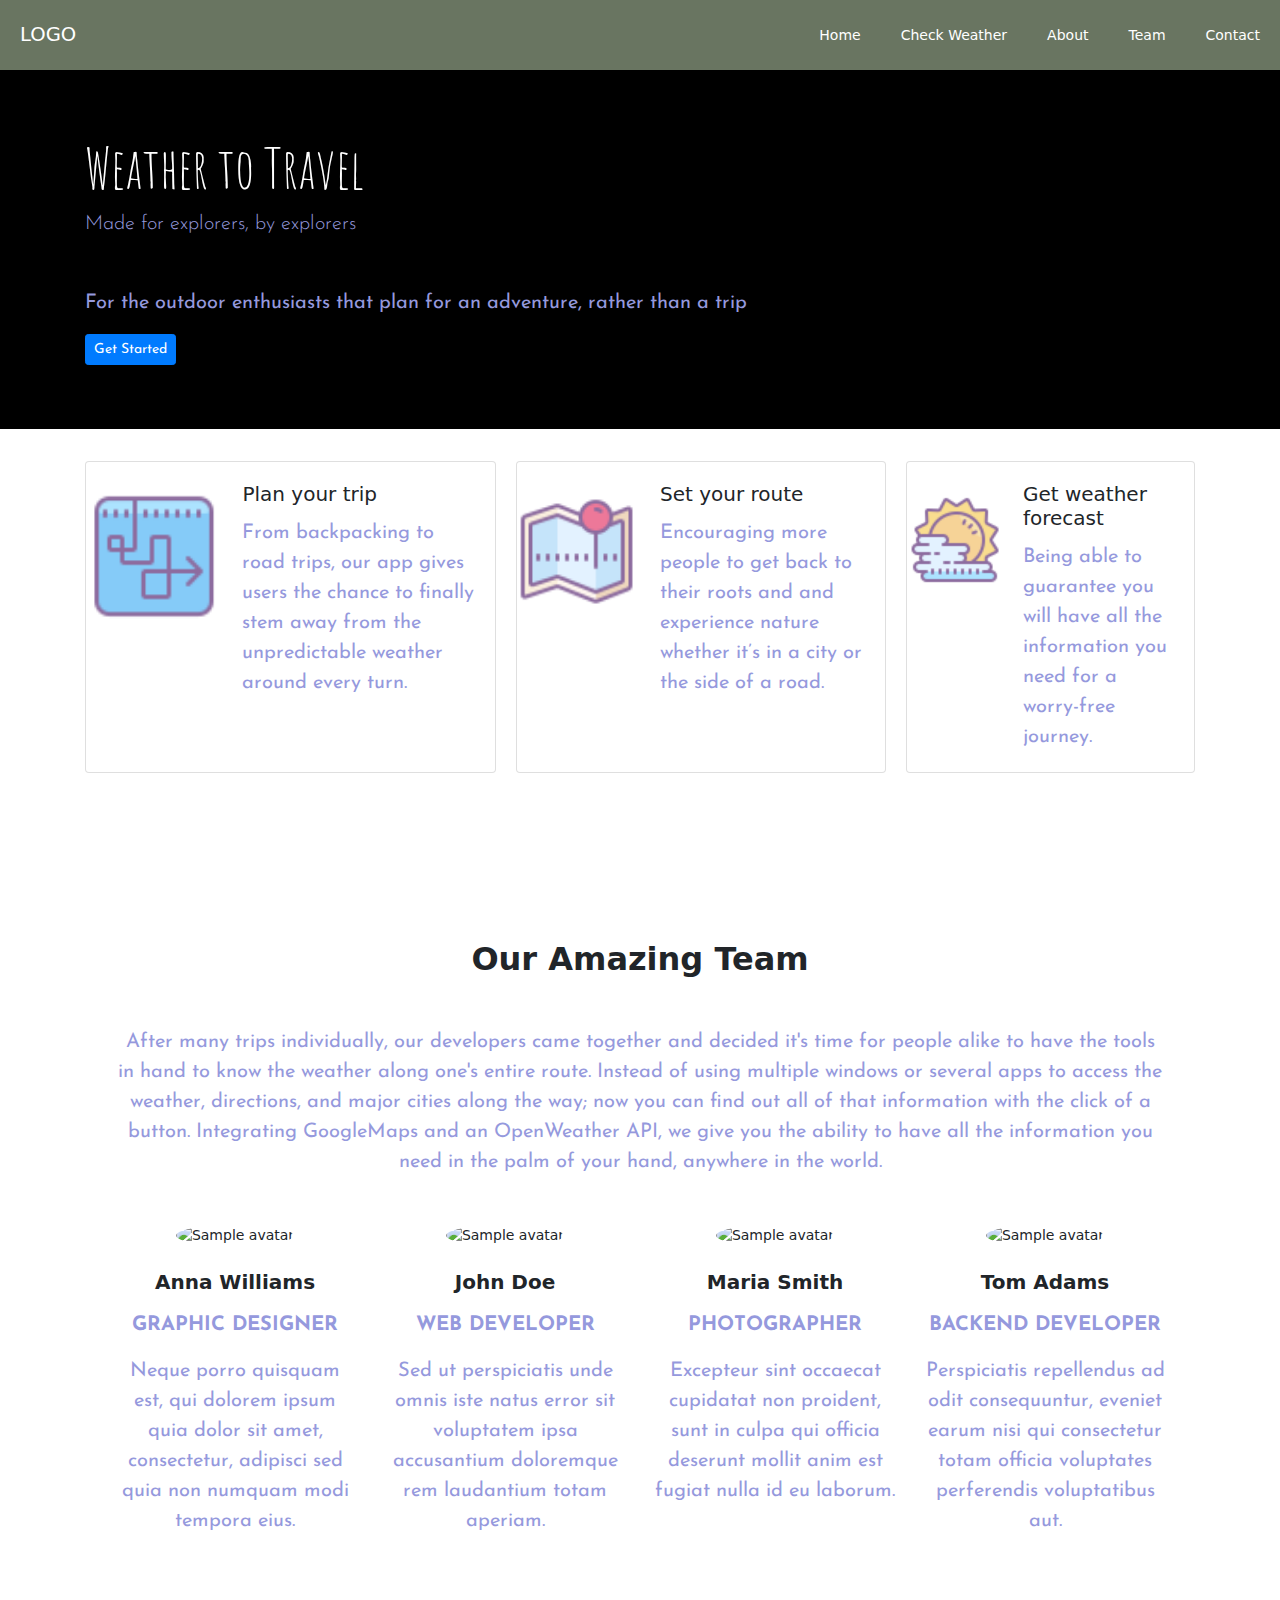
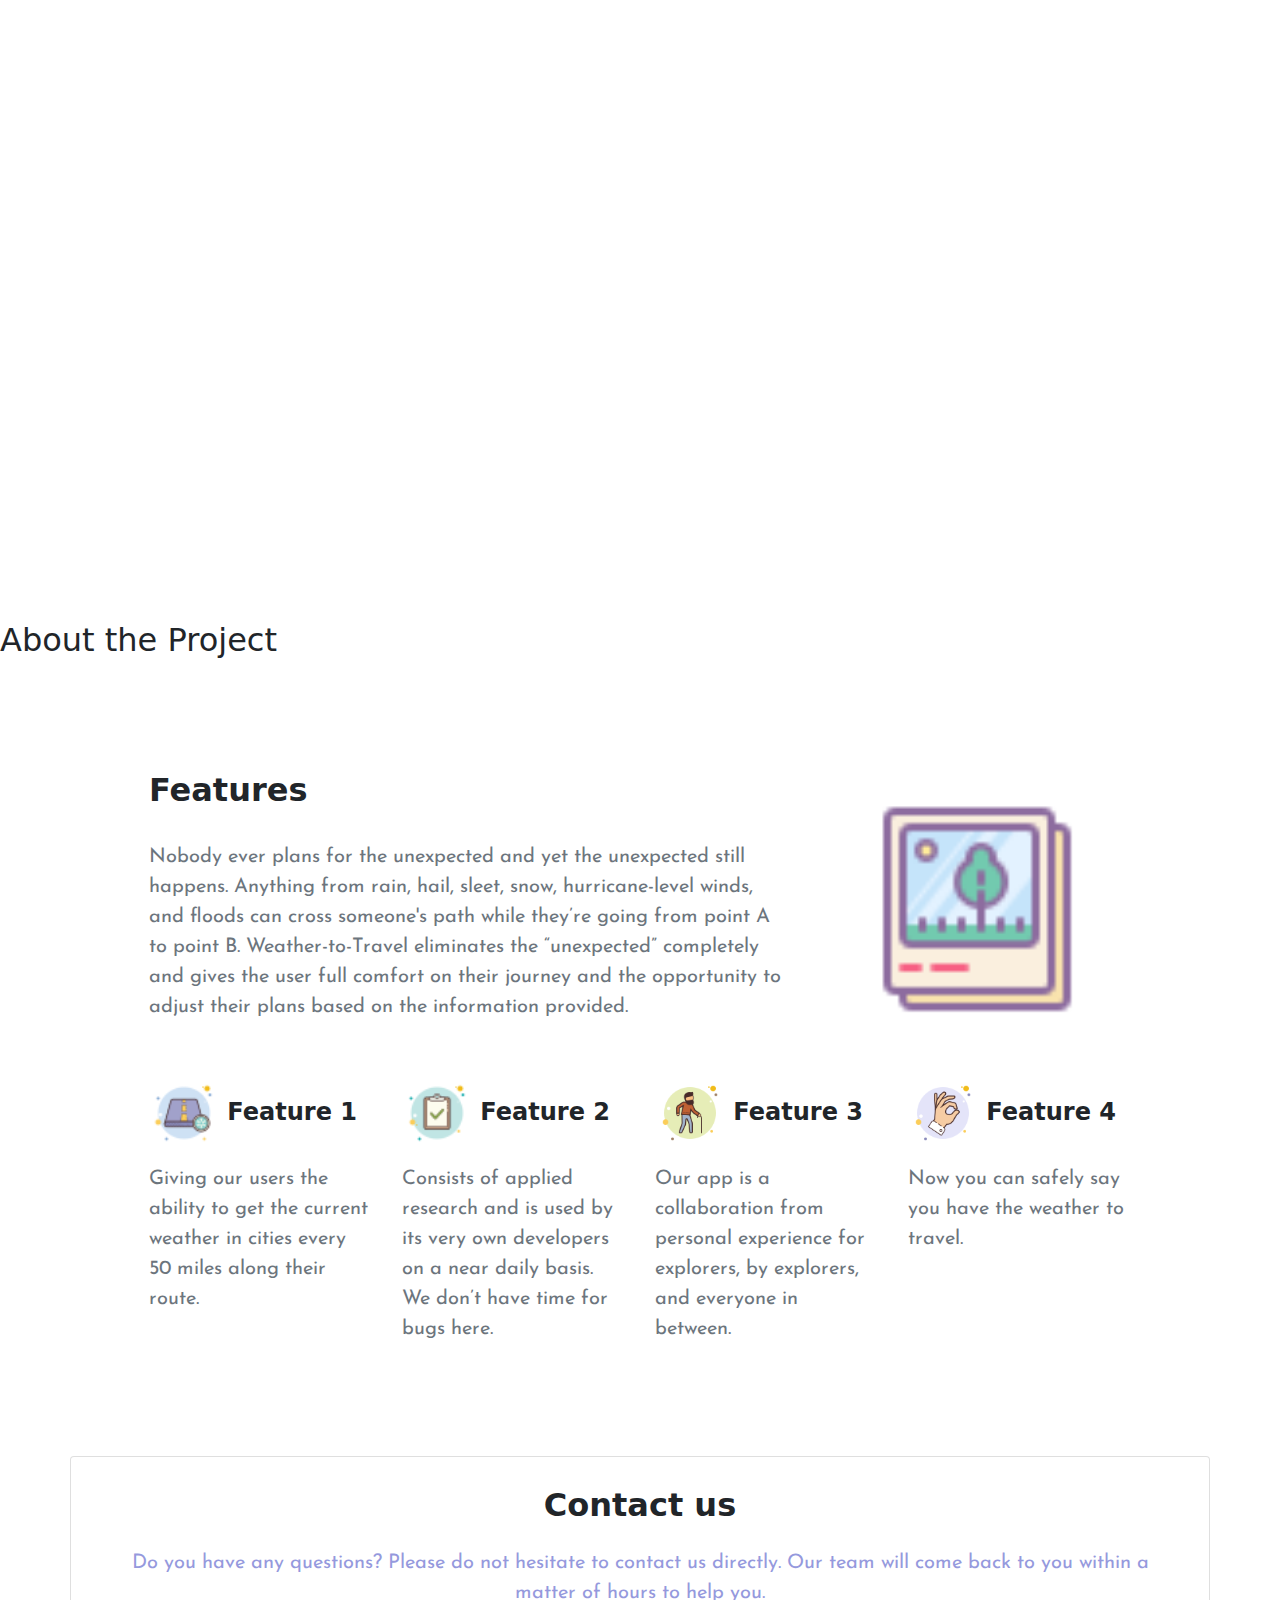
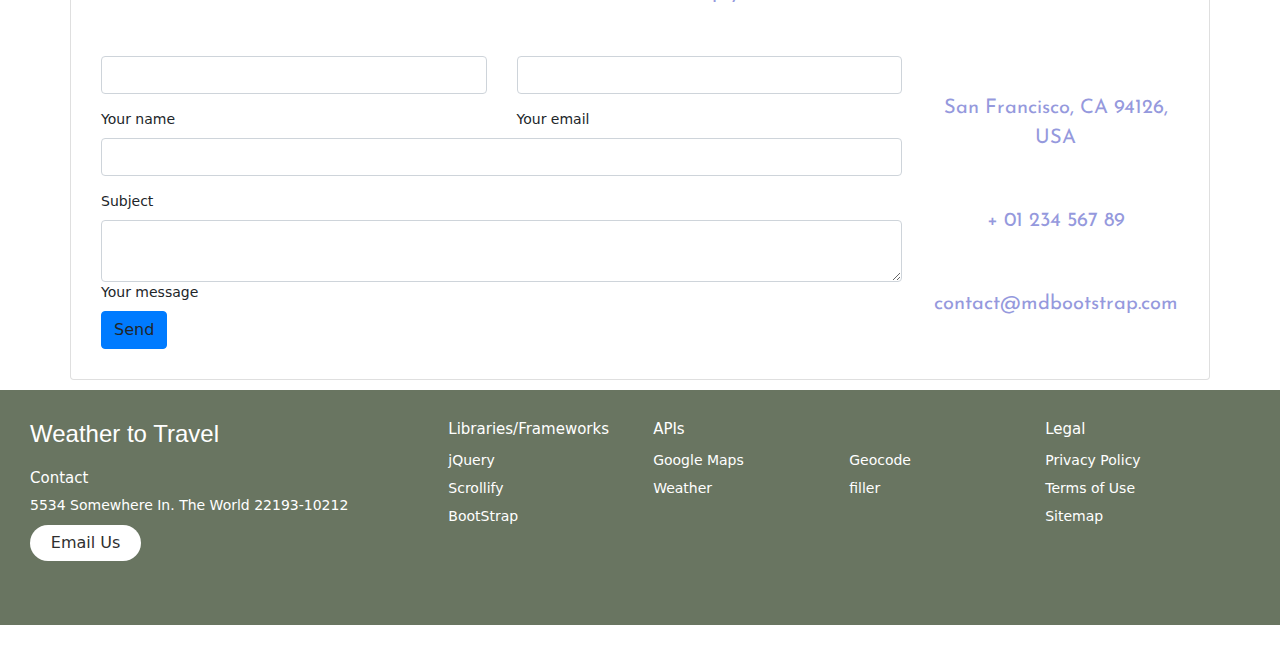
==== commit da3acd5d: "changed icons, background, footer" ====
--- a/index.html
+++ b/index.html
@@ -10,7 +10,8 @@
     <!-- Reset Css -->
     <link rel="stylesheet" type="text/css" href="assets/css/reset.css">
     <!-- google font -->
-    <link href="https://fonts.googleapis.com/css?family=Dosis:400,500,700|Open+Sans:300,400&display=swap" rel="stylesheet">        <!-- Import Google Icon Font-->
+    <link href="https://fonts.googleapis.com/css?family=Amatic+SC:700|Josefin+Sans&display=swap" rel="stylesheet">
+    <!-- Import Google Icon Font-->
     <link href="https://fonts.googleapis.com/icon?family=Material+Icons" rel="stylesheet">
     <!-- bootstrap.css -->
     <link rel="stylesheet" href="https://stackpath.bootstrapcdn.com/bootstrap/4.4.1/css/bootstrap.min.css"
@@ -41,10 +42,7 @@
     <section class="navigation sticky">
         <div class="nav-container">
             <div class="brand">
-                <a class="navbar-brand" href="#">
-                    <img src="assets/icons/untitled.svg" width="30" height="30" alt="">
-                  </a>
-                <!-- <a href="#!">Logo</a> -->
+                <a href="#!">Logo</a>
             </div>
             <nav>
                 <div class="nav-mobile"><a id="nav-toggle" href="#!"><span></span></a></div>
@@ -93,10 +91,10 @@
         <div class="container aboutme" id="aboutMe">
 
             <div class="d-flex">
-                <div class="card mb-3" style="max-width: 540px;">
+                <div class="card mb-3" style="max-width: 540px;" id="aboutMeIcons">
                     <div class="row no-gutters">
                         <div class="col-md-4">
-                            <img src="assets/icons/icons8-hand-with-pen-64.png" class="card-img" alt="...">
+                            <img src="assets/icons/icons8-hard-to-find-64.png" class="card-img" alt="..." style="padding-top: 30px;">
                         </div>
                         <div class="col-md-8">
                             <div class="card-body">
@@ -110,10 +108,10 @@
                         </div>
                     </div>
                 </div>
-                <div class="card mb-3" style="max-width: 540px;">
+                <div class="card mb-3" style="max-width: 540px;" id="aboutMeIcons">
                     <div class="row no-gutters">
                         <div class="col-md-4">
-                            <img src="assets/icons/icons8-waypoint-map-96.png" class="card-img" alt="...">
+                            <img src="assets/icons/icons8-map-64.png" class="card-img" alt="..." style="padding-top: 30px;">
                         </div>
                         <div class="col-md-8">
                             <div class="card-body">
@@ -130,7 +128,7 @@
                 <div class="card mb-3" style="max-width: 540px;">
                     <div class="row no-gutters">
                         <div class="col-md-4">
-                            <img src="assets/icons/icons8-sun-64.png" class="card-img" alt="...">
+                            <img src="assets/icons/icons8-haze-64.png" class="card-img" alt="..." style="padding-top: 30px;">
                         </div>
                         <div class="col-md-8">
                             <div class="card-body">
@@ -294,7 +292,7 @@
         <div class="container pt-5 my-5 z-depth-1" id="features">
             <section class="p-md-3 mx-md-5">
                 <div class="row d-flex justify-content-between align-items-center">
-                    <div class="col-md-6 mb-4">
+                    <div class="col-md-8 mb-4">
                         <h2 class="font-weight-bold mb-3">Features</h2>
                         <p class="text-muted pt-3">
                             Nobody ever plans for the unexpected and yet the unexpected still happens.
@@ -307,14 +305,14 @@
                     </div>
                     <div class="col-md-6 col-lg-4 d-flex justify-content-center mb-md-0 mb-5">
                         <h4 class="font-weight-bold mb-3">
-                            <i class="fa fa-layer-group indigo-text fa-10x"></i>
+                            <img src="assets/icons/icons8-photo-gallery-64.png" class="card-img" alt="..." style="height: 250px; width: 250px;">
                         </h4>
                     </div>
                 </div>
                 <div class="row pt-3">
                     <div class="col-lg-3 col-md-6 mb-5">
                         <h4 class="font-weight-bold mb-3">
-                            <i class="far fa-paper-plane indigo-text pr-2"></i> Feature 1
+                            <img src="assets/icons/icons8-frost-warning-50.png" class="card-img" alt="..." style="height: 70px; width: 70px;"> Feature 1
                         </h4>
                         <p class="text-muted mb-lg-0">
                             Giving our users the ability to get the current weather in cities every 50 miles along their
@@ -323,7 +321,7 @@
                     </div>
                     <div class="col-lg-3 col-md-6 mb-5">
                         <h4 class="font-weight-bold mb-3">
-                            <i class="fas fa-pen-alt green-text pr-2"></i> Feature 2
+                            <img src="assets/icons/icons8-inspection-50.png" class="card-img" alt="..." style="height: 70px; width: 70px;"> Feature 2
                         </h4>
                         <p class="text-muted mb-lg-0">
                             Consists of applied research and is used by its very own developers on a near daily basis.
@@ -333,7 +331,7 @@
                     </div>
                     <div class="col-lg-3 col-md-6 mb-5">
                         <h4 class="font-weight-bold mb-3">
-                            <i class="fas fa-user amber-text pr-2"></i> Feature 3
+                            <img src="assets/icons/icons8-elderly-person-100.png" class="card-img" alt="..." style="height: 70px; width: 70px;"> Feature 3
                         </h4>
                         <p class="text-muted mb-md-0">
                             Our app is a collaboration from personal experience for explorers, by explorers, and
@@ -343,7 +341,7 @@
                     </div>
                     <div class="col-lg-3 col-md-6 mb-5">
                         <h4 class="font-weight-bold mb-3">
-                            <i class="fas fa-rocket red-text pr-2"></i> Feature 4
+                            <img src="assets/icons/icons8-ok-hand-100.png" class="card-img" alt="..." style="height: 70px; width: 70px;"> Feature 4
                         </h4>
                         <p class="text-muted mb-md-0">
                             Now you can safely say you have the weather to travel.
@@ -462,30 +460,31 @@
 
                 <h2>Contact</h2>
 
-                <address>
+                <address style="color: white;">
                     5534 Somewhere In. The World 22193-10212<br>
 
 
-                    <a class="footer__btn" href="mailto:example@gmail.com">Email Us</a>
+                    <a class="footer__btn" href="mailto:example@gmail.com" style="background-color: white;">Email Us</a>
                 </address>
             </div>
 
             <ul class="footer__nav">
-                <li class="nav__item">
+                <li class="nav__item" >
                     <h2 class="nav__title">Libraries/Frameworks</h2>
 
-                    <ul class="nav__ul nav__ul--extra">
-                        <li>
-                            <a href="#">jQuery</a>
-                        </li>
-
-                        <li>
-                            <a href="#">Scrollify</a>
-                        </li>
-
-                        <li>
-                            <a href="#">BootStrap</a>
-                        </li>
+                    <ul class="nav__ul">
+                        <li>
+                            <a href="#" style="color: white;">jQuery</a>
+                        </li>
+
+                        <li>
+                            <a href="#" style="color: white;">Scrollify</a>
+                        </li>
+
+                        <li>
+                            <a href="#" style="color: white;">BootStrap</a>
+                        </li>
+                    </ul>
                 </li>
 
                 <li class="nav__item nav__item--extra">
@@ -493,18 +492,18 @@
 
                     <ul class="nav__ul nav__ul--extra">
                         <li>
-                            <a href="#">Google Maps</a>
-                        </li>
-
-                        <li>
-                            <a href="#">Weather</a>
-                        </li>
-
-                        <li>
-                            <a href="#">Geocode</a>
-                        </li>
-                        <li>
-                            <a href="#">filler</a>
+                            <a href="#" style="color: white;">Google Maps</a>
+                        </li>
+
+                        <li>
+                            <a href="#" style="color: white;">Weather</a>
+                        </li>
+
+                        <li>
+                            <a href="#" style="color: white;">Geocode</a>
+                        </li>
+                        <li>
+                            <a href="#" style="color: white;">filler</a>
                         </li>
                 </li>
             </ul>
@@ -515,15 +514,15 @@
 
                 <ul class="nav__ul">
                     <li>
-                        <a href="#">Privacy Policy</a>
-                    </li>
-
-                    <li>
-                        <a href="#">Terms of Use</a>
-                    </li>
-
-                    <li>
-                        <a href="#">Sitemap</a>
+                        <a href="#" style="color: white;">Privacy Policy</a>
+                    </li>
+
+                    <li>
+                        <a href="#" style="color: white;">Terms of Use</a>
+                    </li>
+
+                    <li>
+                        <a href="#" style="color: white;">Sitemap</a>
                     </li>
                 </ul>
             </li>
@@ -554,4 +553,5 @@
         });
     });
 </script> -->
+
 </html>--- a/assets/css/style.css
+++ b/assets/css/style.css
@@ -1,9 +1,10 @@
 body {
-    background: url("assets/css/white-waves.png");
-    background-repeat: no-repeat;
-    background-position: center;
+    background: url("white-waves.png");
+    /*background-repeat: no-repeat;
+    background-position: center;*/
     opacity: 1;
 }
+
 #aboutTeam{
   background-color: white;
   padding: 5px 30px 30px 30px;
@@ -37,17 +38,16 @@
 }
 
 .header {
-  font-family:'Dosis', cursive;
-  font-weight: 700;
+  font-family: 'Amatic SC', cursive;
 }
 
 .header-text{
-  font-family: 'Open Sans', sans-serif;
+  font-family: 'Josefin Sans', sans-serif;
 
 }
 
 .header-bttn{
-  font-family: 'Open Sans', sans-serif;
+  font-family: 'Josefin Sans', sans-serif;
 
 }
 /* nav bar */
@@ -62,7 +62,7 @@
 
 .navigation {
   height: 70px;
-  background: #acb7ae;
+  background: #697561;
 }
 
 .brand {
@@ -101,7 +101,7 @@
   display: block;
   padding: 0 20px;
   line-height: 70px;
-  background: #acb7ae;
+  background: #697561;
   color: #ffffff;
   text-decoration: none;
 }
@@ -263,17 +263,7 @@
   padding: 0px;
 }
 
-.contact-buffer {
-  margin-top:500px;
-  padding: 25px;
-}
-
-
-.about-card{
-  position: relative;
-  height: 600px;
-  margin-top: 1000px;
-}
+
 
 #map {
     height: 450px;
@@ -314,7 +304,9 @@
   margin-bottom: 10px; /* Added */
 }
 
-
+#aboutMeIcons{
+  margin-right: 20px;
+}
 
 /* ----------------------------output: route directions------------------------------- */
 
@@ -345,7 +337,7 @@
     box-sizing: border-box;
   }
   
-  /* html {
+  html {
     font-size: 100%;
   }
   
@@ -359,12 +351,12 @@
     align-items: start;
     min-height: 100vh;
   }
-   */
+  
   .footer {
     display: flex;
     flex-flow: row wrap;
     padding: 30px 30px 20px 30px;
-    color: rgb(149,153,221);
+    color:white;
     background-color:#697561;
     /* w */
   }
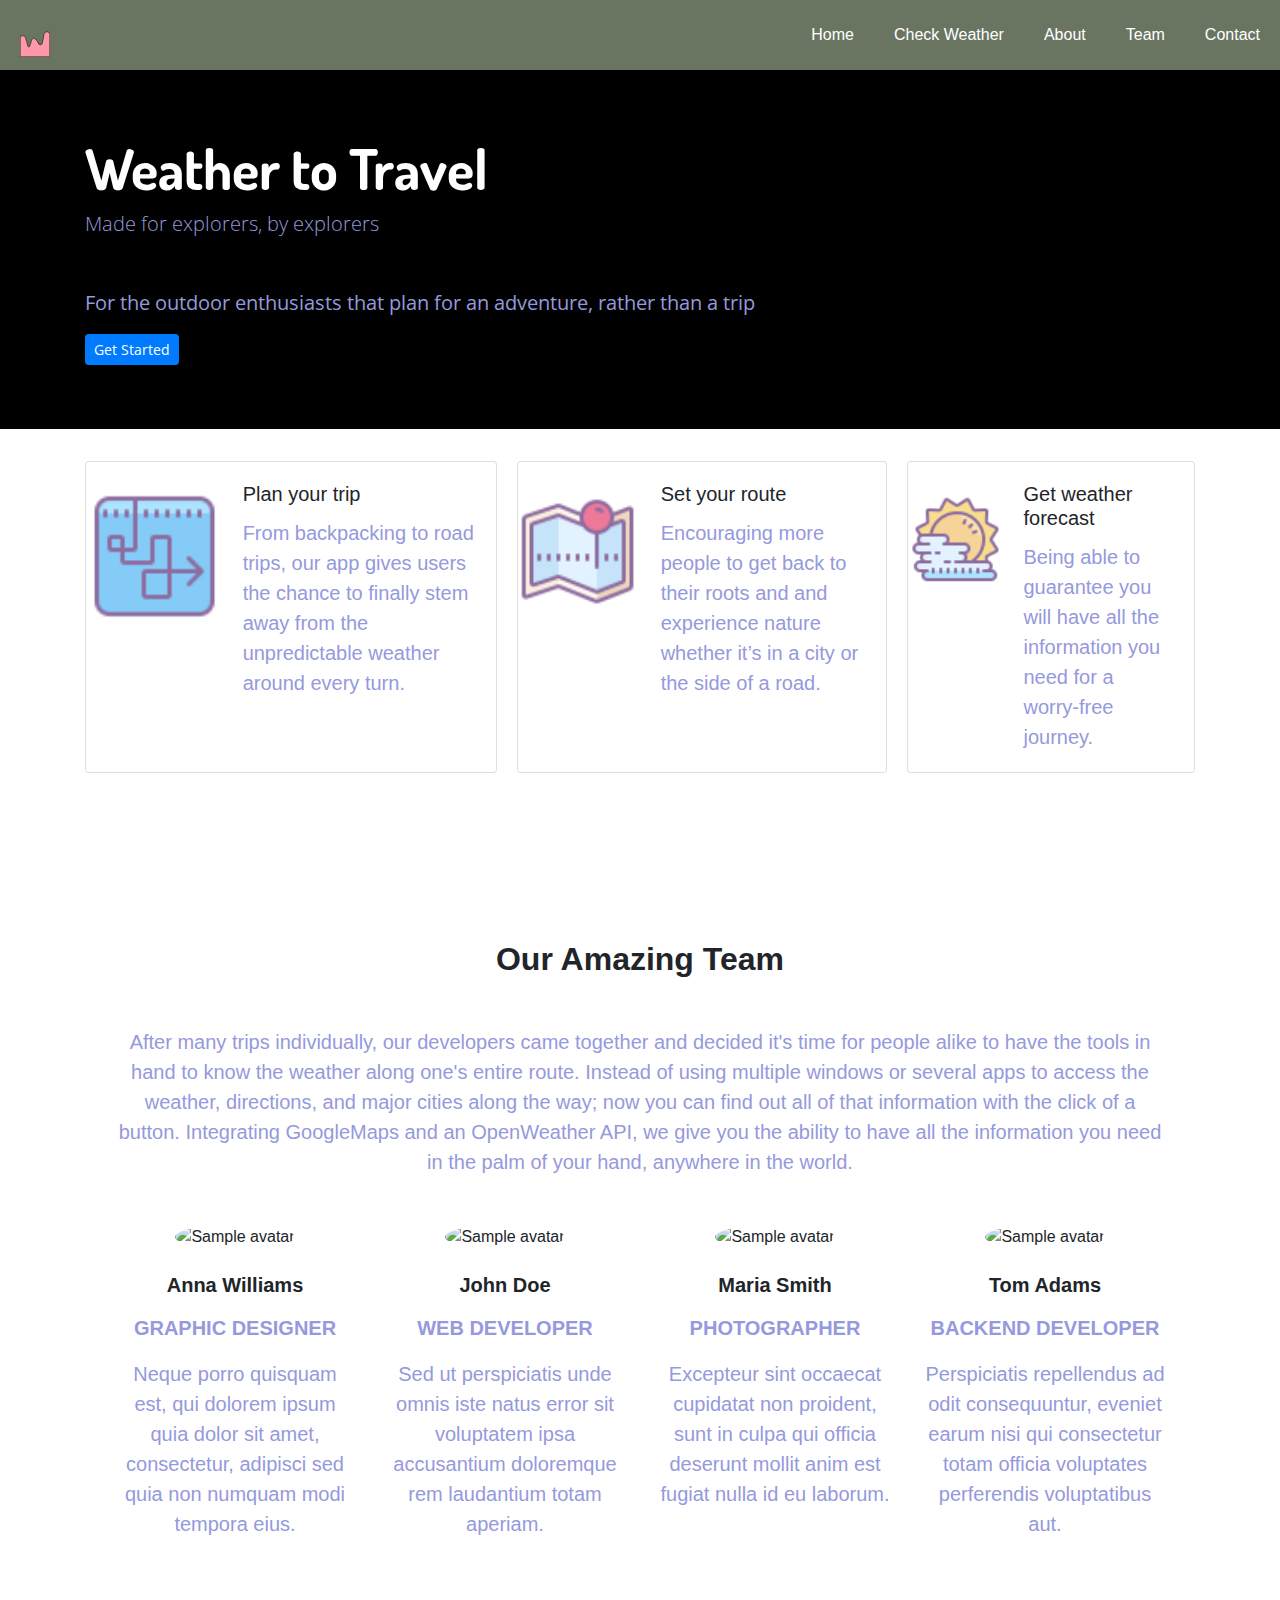
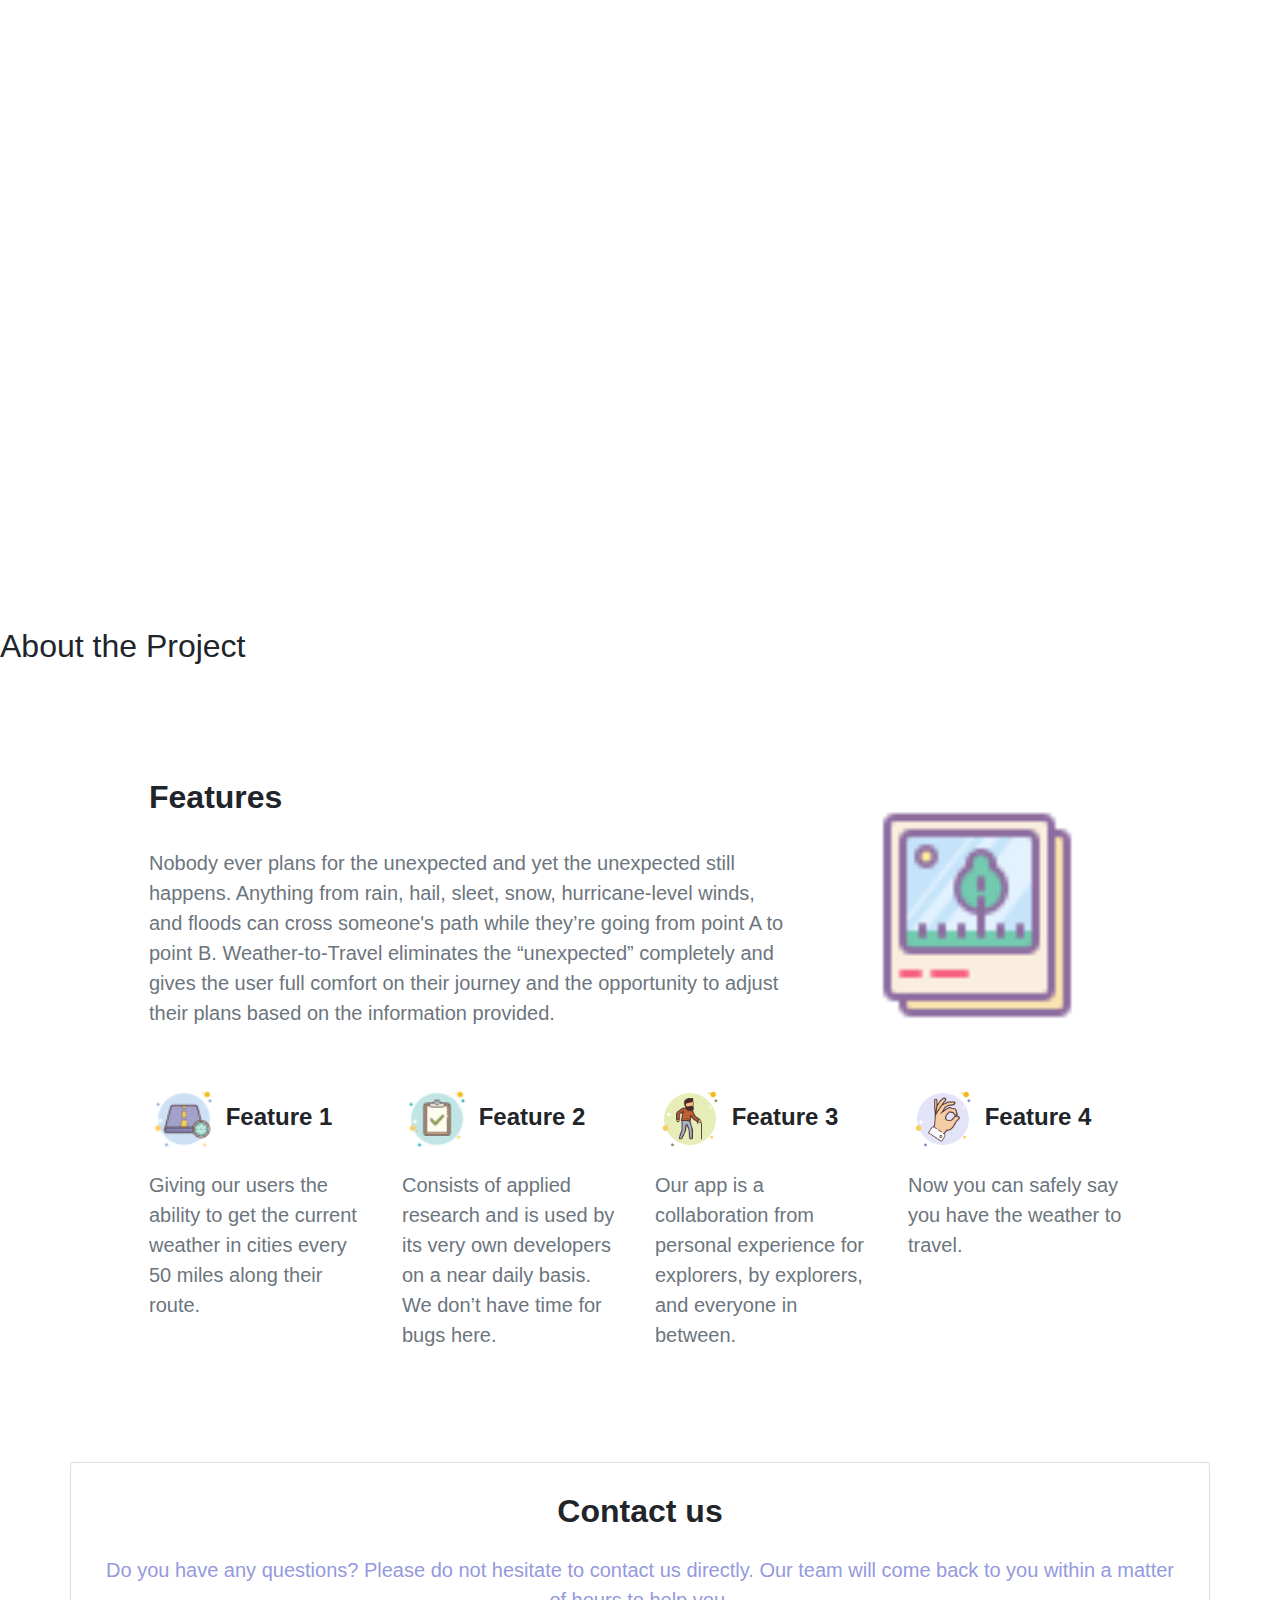
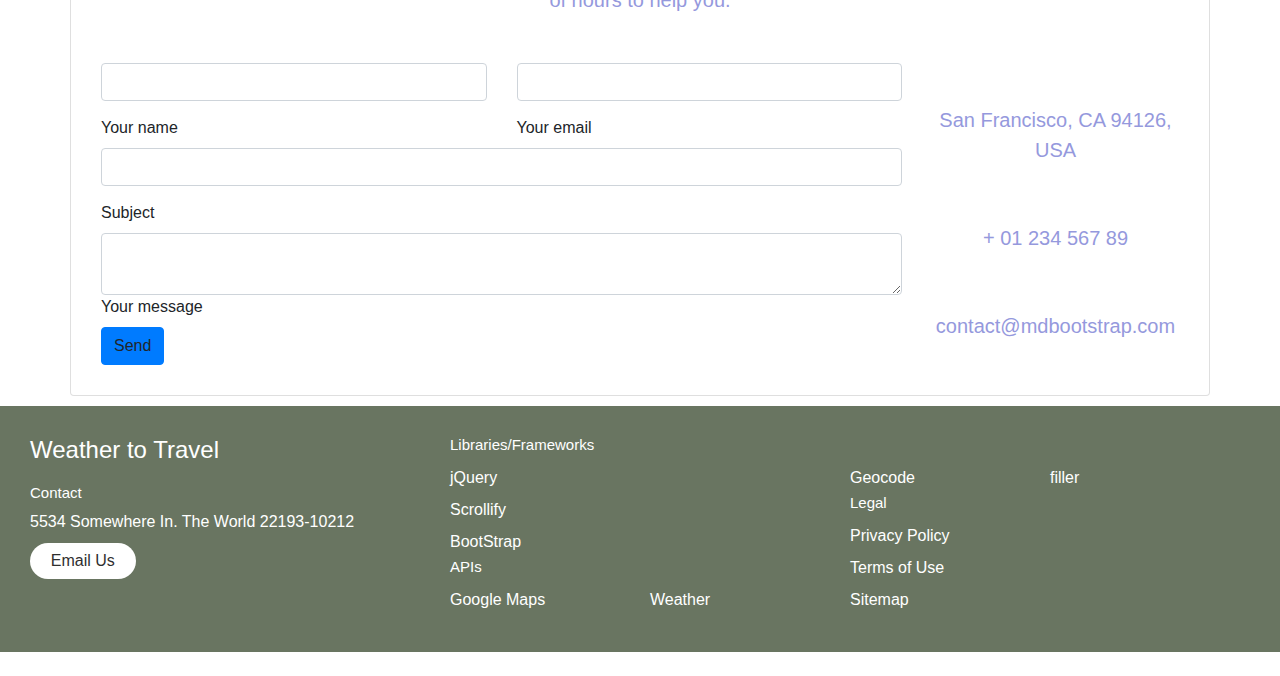
==== commit 86d8f881: "Merge pull request #32 from mykolyn/michael" ====
--- a/index.html
+++ b/index.html
@@ -10,8 +10,7 @@
     <!-- Reset Css -->
     <link rel="stylesheet" type="text/css" href="assets/css/reset.css">
     <!-- google font -->
-    <link href="https://fonts.googleapis.com/css?family=Amatic+SC:700|Josefin+Sans&display=swap" rel="stylesheet">
-    <!-- Import Google Icon Font-->
+    <link href="https://fonts.googleapis.com/css?family=Dosis:400,500,700|Open+Sans:300,400&display=swap" rel="stylesheet">        <!-- Import Google Icon Font-->
     <link href="https://fonts.googleapis.com/icon?family=Material+Icons" rel="stylesheet">
     <!-- bootstrap.css -->
     <link rel="stylesheet" href="https://stackpath.bootstrapcdn.com/bootstrap/4.4.1/css/bootstrap.min.css"
@@ -42,7 +41,10 @@
     <section class="navigation sticky">
         <div class="nav-container">
             <div class="brand">
-                <a href="#!">Logo</a>
+                <a class="navbar-brand" href="#">
+                    <img src="assets/icons/untitled.svg" width="30" height="30" alt="">
+                  </a>
+                <!-- <a href="#!">Logo</a> -->
             </div>
             <nav>
                 <div class="nav-mobile"><a id="nav-toggle" href="#!"><span></span></a></div>
@@ -472,7 +474,7 @@
                 <li class="nav__item" >
                     <h2 class="nav__title">Libraries/Frameworks</h2>
 
-                    <ul class="nav__ul">
+                    <ul class="nav__ul nav__ul--extra">
                         <li>
                             <a href="#" style="color: white;">jQuery</a>
                         </li>
@@ -484,7 +486,6 @@
                         <li>
                             <a href="#" style="color: white;">BootStrap</a>
                         </li>
-                    </ul>
                 </li>
 
                 <li class="nav__item nav__item--extra">
@@ -553,5 +554,4 @@
         });
     });
 </script> -->
-
 </html>--- a/assets/css/style.css
+++ b/assets/css/style.css
@@ -38,16 +38,17 @@
 }
 
 .header {
-  font-family: 'Amatic SC', cursive;
+  font-family:'Dosis', cursive;
+  font-weight: 700;
 }
 
 .header-text{
-  font-family: 'Josefin Sans', sans-serif;
+  font-family: 'Open Sans', sans-serif;
 
 }
 
 .header-bttn{
-  font-family: 'Josefin Sans', sans-serif;
+  font-family: 'Open Sans', sans-serif;
 
 }
 /* nav bar */
@@ -263,7 +264,17 @@
   padding: 0px;
 }
 
-
+.contact-buffer {
+  margin-top:500px;
+  padding: 25px;
+}
+
+
+.about-card{
+  position: relative;
+  height: 600px;
+  margin-top: 1000px;
+}
 
 #map {
     height: 450px;
@@ -337,7 +348,7 @@
     box-sizing: border-box;
   }
   
-  html {
+  /* html {
     font-size: 100%;
   }
   
@@ -351,7 +362,7 @@
     align-items: start;
     min-height: 100vh;
   }
-  
+   */
   .footer {
     display: flex;
     flex-flow: row wrap;
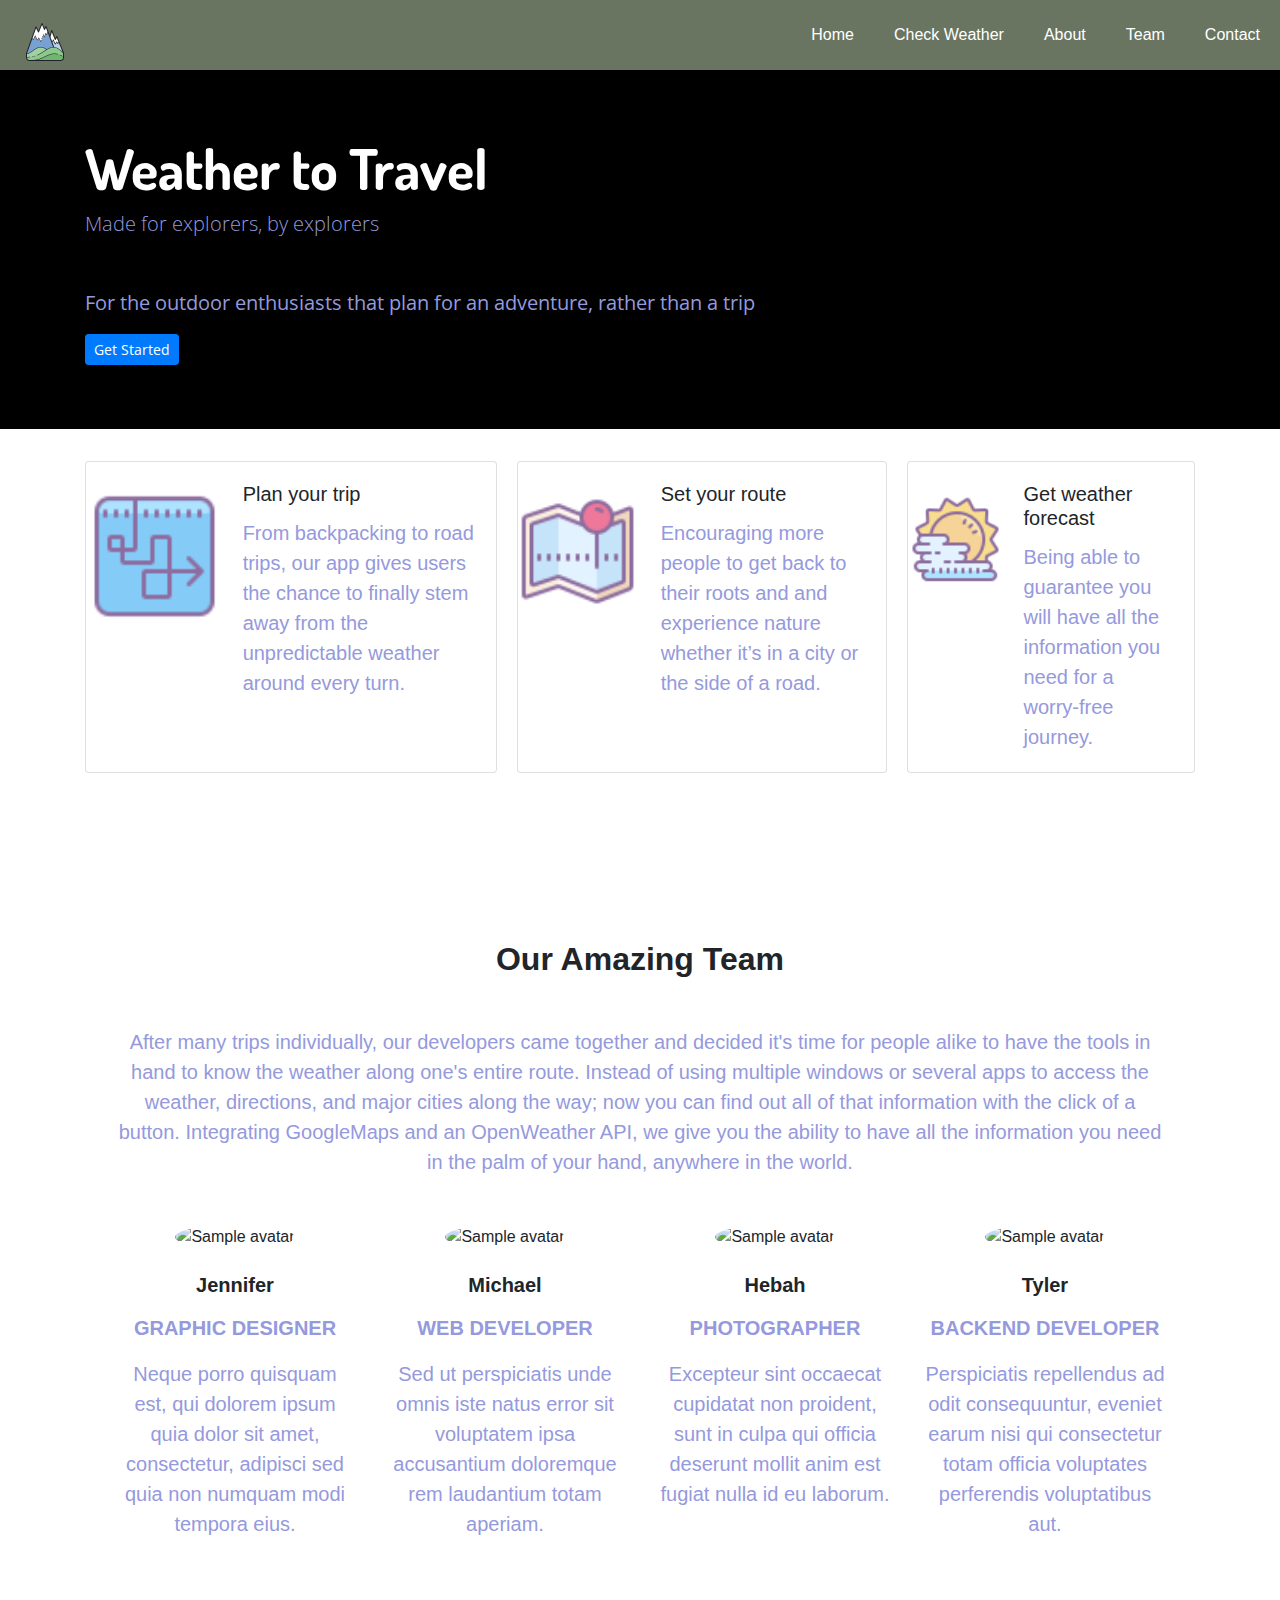
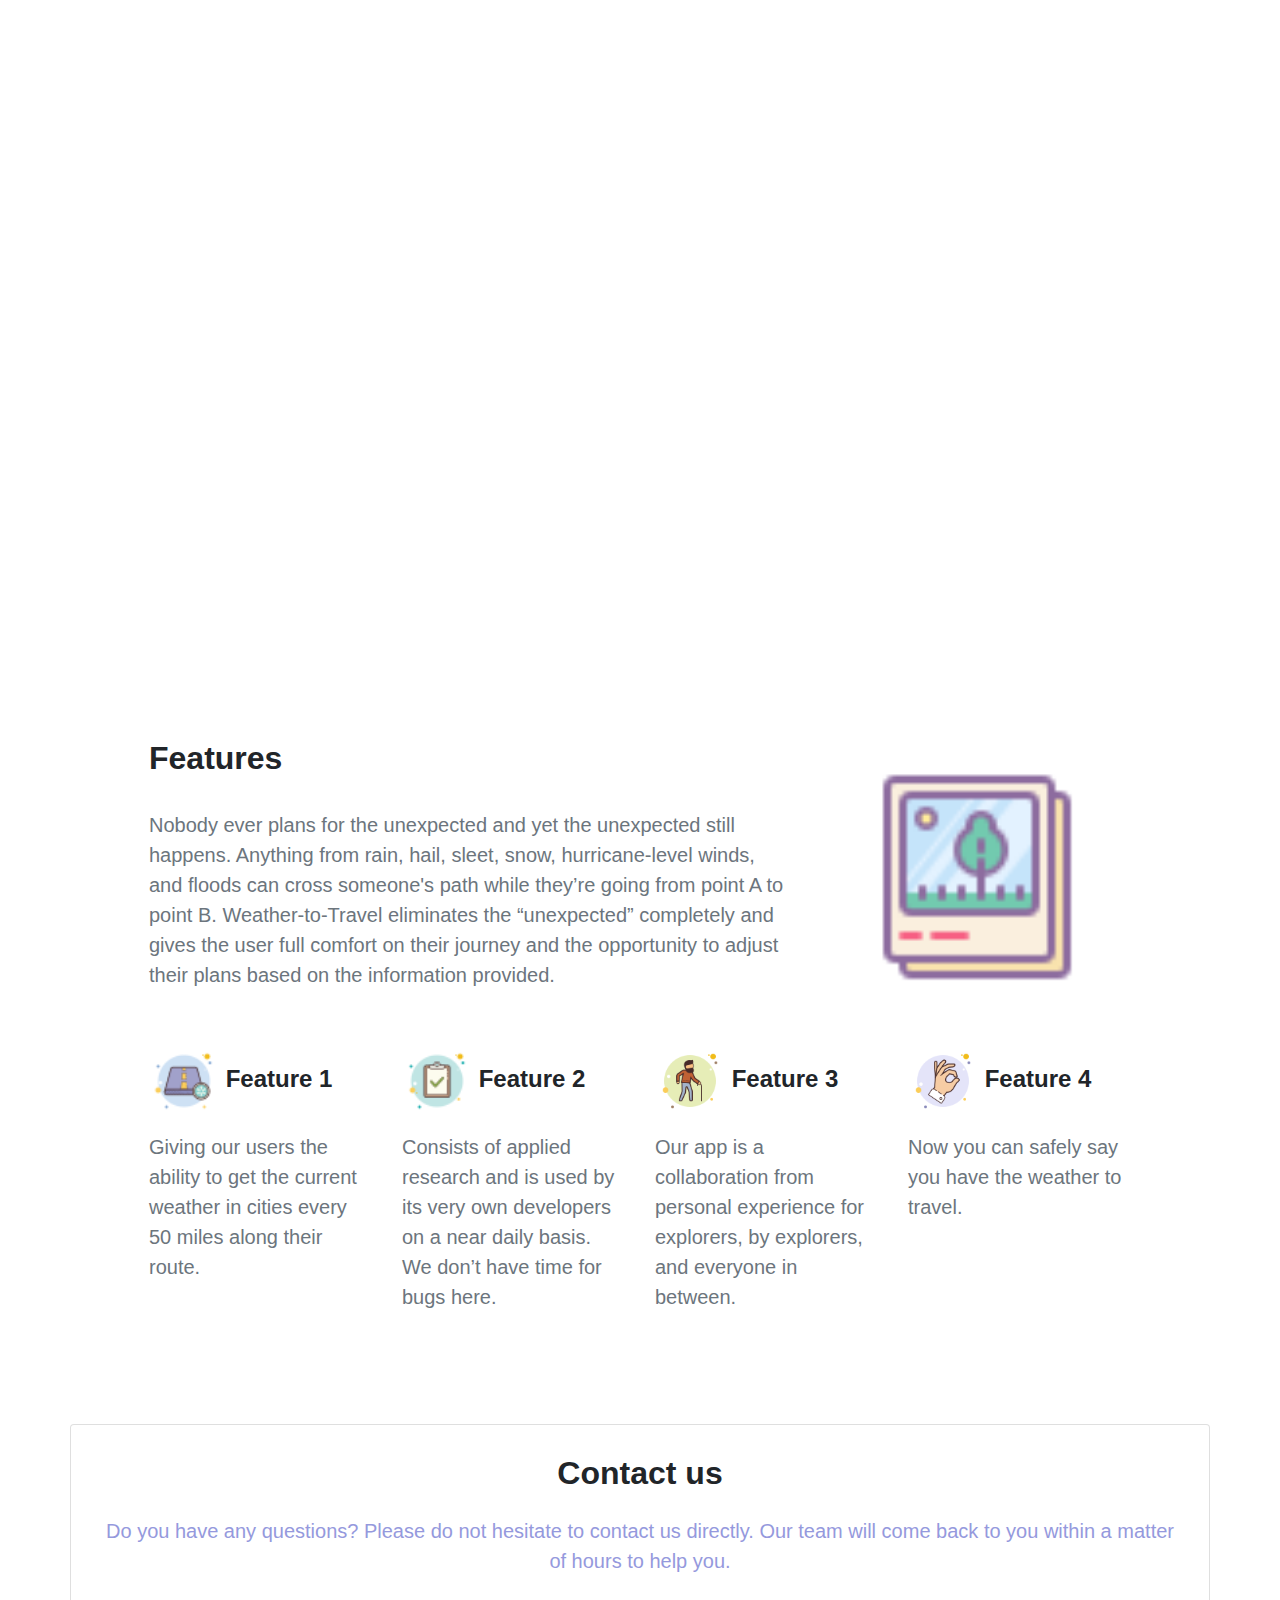
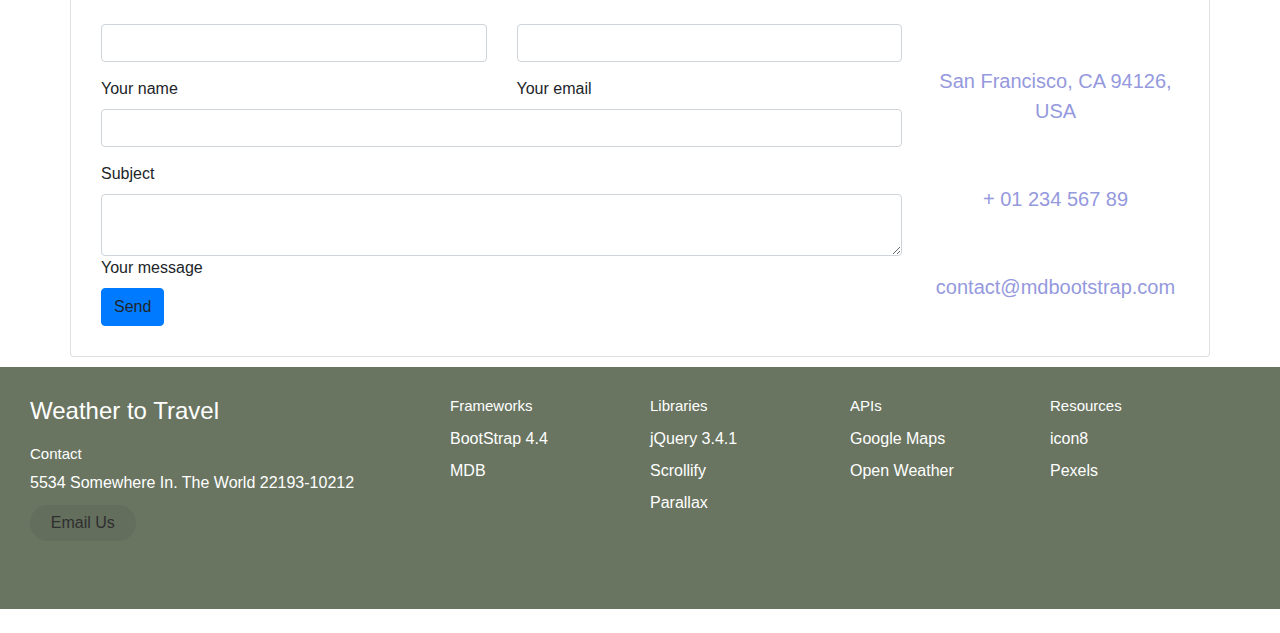
==== commit 55445ed3: "footer with links, icon top left" ====
--- a/index.html
+++ b/index.html
@@ -36,15 +36,13 @@
 </head>
 
 <body>
-
     <!-- nav bar - home/about me -->
     <section class="navigation sticky">
         <div class="nav-container">
             <div class="brand">
                 <a class="navbar-brand" href="#">
-                    <img src="assets/icons/untitled.svg" width="30" height="30" alt="">
+                    <img src="assets/icons/icons8-alps-100.png" width="50" height="50" alt="">
                   </a>
-                <!-- <a href="#!">Logo</a> -->
             </div>
             <nav>
                 <div class="nav-mobile"><a id="nav-toggle" href="#!"><span></span></a></div>
@@ -180,7 +178,7 @@
                             <img src="https://mdbootstrap.com/img/Photos/Avatars/img%20(20).jpg"
                                 class="rounded-circle z-depth-1" alt="Sample avatar">
                         </div>
-                        <h5 class="font-weight-bold mt-4 mb-3">Anna Williams</h5>
+                        <h5 class="font-weight-bold mt-4 mb-3">Jennifer</h5>
                         <p class="text-uppercase blue-text"><strong>Graphic designer</strong></p>
                         <p class="grey-text">Neque porro quisquam est, qui dolorem ipsum quia dolor sit amet,
                             consectetur,
@@ -207,7 +205,7 @@
                             <img src="https://mdbootstrap.com/img/Photos/Avatars/img%20(3).jpg"
                                 class="rounded-circle z-depth-1" alt="Sample avatar">
                         </div>
-                        <h5 class="font-weight-bold mt-4 mb-3">John Doe</h5>
+                        <h5 class="font-weight-bold mt-4 mb-3">Michael</h5>
                         <p class="text-uppercase blue-text"><strong>Web developer</strong></p>
                         <p class="grey-text">Sed ut perspiciatis unde omnis iste natus error sit voluptatem ipsa
                             accusantium
@@ -231,7 +229,7 @@
                             <img src="https://mdbootstrap.com/img/Photos/Avatars/img%20(30).jpg"
                                 class="rounded-circle z-depth-1" alt="Sample avatar">
                         </div>
-                        <h5 class="font-weight-bold mt-4 mb-3">Maria Smith</h5>
+                        <h5 class="font-weight-bold mt-4 mb-3">Hebah</h5>
                         <p class="text-uppercase blue-text"><strong>Photographer</strong></p>
                         <p class="grey-text">Excepteur sint occaecat cupidatat non proident, sunt in culpa qui officia
                             deserunt
@@ -259,7 +257,7 @@
                             <img src="https://mdbootstrap.com/img/Photos/Avatars/img%20(32).jpg"
                                 class="rounded-circle z-depth-1" alt="Sample avatar">
                         </div>
-                        <h5 class="font-weight-bold mt-4 mb-3">Tom Adams</h5>
+                        <h5 class="font-weight-bold mt-4 mb-3">Tyler</h5>
                         <p class="text-uppercase blue-text"><strong>Backend developer</strong></p>
                         <p class="grey-text">Perspiciatis repellendus ad odit consequuntur, eveniet earum nisi qui
                             consectetur
@@ -288,9 +286,6 @@
             <div class="parallax" data-parallax="scroll" data-z-index="1"
                 data-image-src="assets/background/norway1.jpg"></div>
 
-            <div>
-                <h2>About the Project</h2>
-            </div>
         <div class="container pt-5 my-5 z-depth-1" id="features">
             <section class="p-md-3 mx-md-5">
                 <div class="row d-flex justify-content-between align-items-center">
@@ -455,78 +450,95 @@
             </div>
         </div>
 
-<!--footer-->
-        <footer class="footer" id="footer">
+
+
+             <!-- footer - -->
+    
+        <footer class="footer">
             <div class="footer__addr">
                 <h1 class="footer__logo">Weather to Travel</h1>
 
                 <h2>Contact</h2>
 
-                <address style="color: white;">
+                <address>
                     5534 Somewhere In. The World 22193-10212<br>
 
-
-                    <a class="footer__btn" href="mailto:example@gmail.com" style="background-color: white;">Email Us</a>
+                    <a class="footer__btn" href="mailto:example@gmail.com">Email Us</a>
                 </address>
             </div>
 
             <ul class="footer__nav">
-                <li class="nav__item" >
-                    <h2 class="nav__title">Libraries/Frameworks</h2>
-
-                    <ul class="nav__ul nav__ul--extra">
-                        <li>
-                            <a href="#" style="color: white;">jQuery</a>
-                        </li>
-
-                        <li>
-                            <a href="#" style="color: white;">Scrollify</a>
-                        </li>
-
-                        <li>
-                            <a href="#" style="color: white;">BootStrap</a>
-                        </li>
+                <li class="nav__item">
+                    <h2 class="nav__title">Frameworks</h2>
+    
+                    <ul class="nav__ul">
+    
+                        <li>
+                            <a href="https://getbootstrap.com/">BootStrap 4.4</a>
+                        </li>
+                        <li>
+                            <a href="https://mdbootstrap.com/">MDB</a>
+                        </li>
+    
+    
+                    </ul>
                 </li>
 
+                <li class="nav__item">
+                    <h2 class="nav__title">Libraries</h2>
+    
+                    <ul class="nav__ul">
+                        <li>
+                            <a href="https://jquery.com/">jQuery 3.4.1</a>
+                        </li>
+                        <li>
+                            <a href="https://projects.lukehaas.me/scrollify/#home">Scrollify</a>
+                        </li>
+                        <li>
+                            <a href="http://pixelcog.github.io/parallax.js">Parallax</a>
+                        </li>
+    
+                    </ul>
+                </li>
+                <!-- 
                 <li class="nav__item nav__item--extra">
                     <h2 class="nav__title">APIs</h2>
 
-                    <ul class="nav__ul nav__ul--extra">
-                        <li>
-                            <a href="#" style="color: white;">Google Maps</a>
-                        </li>
-
-                        <li>
-                            <a href="#" style="color: white;">Weather</a>
-                        </li>
-
-                        <li>
-                            <a href="#" style="color: white;">Geocode</a>
-                        </li>
-                        <li>
-                            <a href="#" style="color: white;">filler</a>
-                        </li>
+                    <ul class="nav__ul nav__ul--extra"> -->
+
+
+                <li class="nav__item">
+                    <h2 class="nav__title">APIs</h2>
+
+                    <ul class="nav__ul">
+                        <li>
+                            <a href="https://cloud.google.com/maps-platform/">Google Maps</a>
+                        </li>
+
+                        <li>
+                            <a href="https://openweathermap.org/api">Open Weather</a>
+                        </li>
+
+
                 </li>
             </ul>
-            </li>
 
             <li class="nav__item">
-                <h2 class="nav__title">Legal</h2>
+                <h2 class="nav__title">Resources</h2>
 
                 <ul class="nav__ul">
                     <li>
-                        <a href="#" style="color: white;">Privacy Policy</a>
+                        <a href="https://icons8.com/">icon8</a>
                     </li>
-
-                    <li>
-                        <a href="#" style="color: white;">Terms of Use</a>
-                    </li>
-
-                    <li>
-                        <a href="#" style="color: white;">Sitemap</a>
+                    <li>
+                        <a href="https://www.pexels.com/">Pexels</a>
                     </li>
                 </ul>
             </li>
+
+           
+
+           
             </ul>
         </footer>
     </section>
--- a/assets/css/style.css
+++ b/assets/css/style.css
@@ -401,7 +401,7 @@
   
   .footer address {
     font-style: normal;
-    color: rgb(149,153,221);
+    color: #ffffff;
   }
   
   .footer__btn {
@@ -443,7 +443,7 @@
   }
   
   .nav__ul a {
-    color: rgb(149,153,221);
+    color: #ffffff;
   }
   
   .nav__ul--extra {
@@ -454,7 +454,7 @@
   .legal {
     display: flex;
     flex-wrap: wrap;
-    color: rgb(149,153,221);
+    color: #ffffff;
   }
     
   .legal__links {
@@ -524,3 +524,7 @@
   background: transparent;
   
 }
+
+
+
+
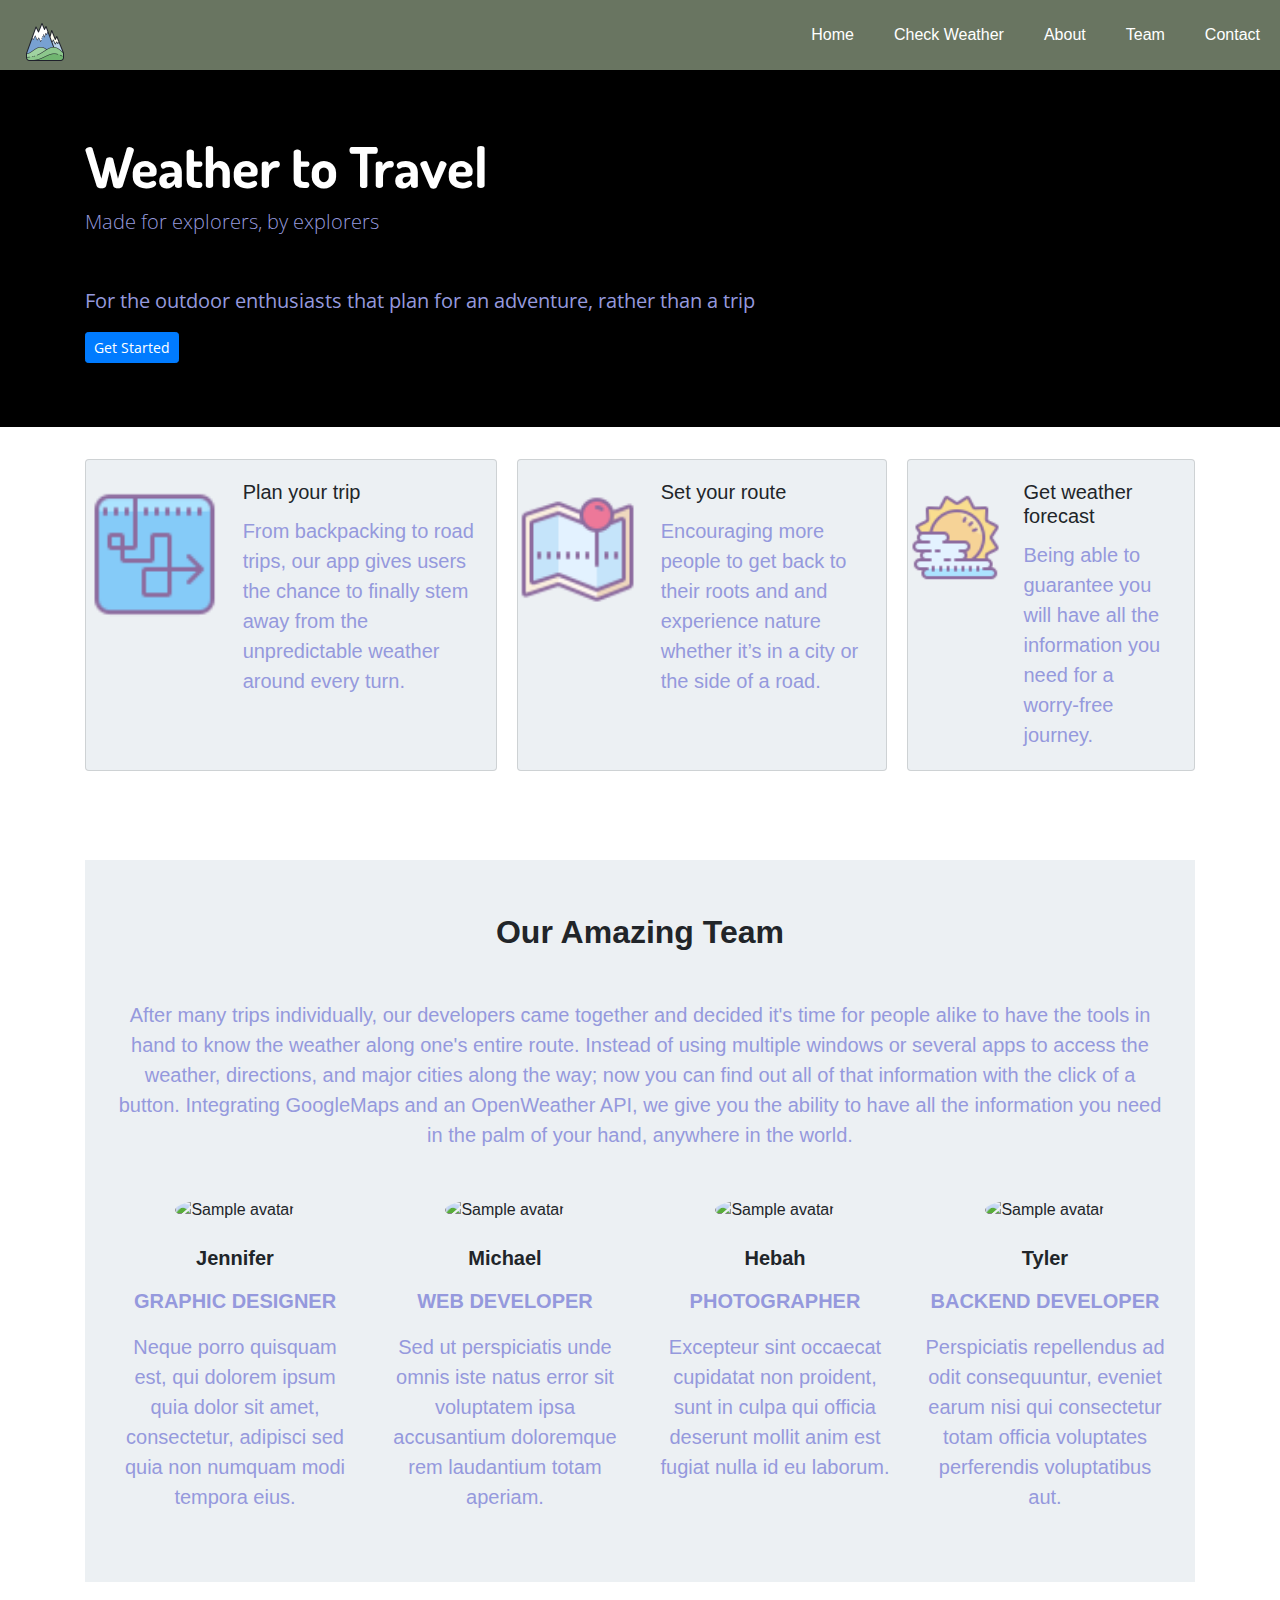
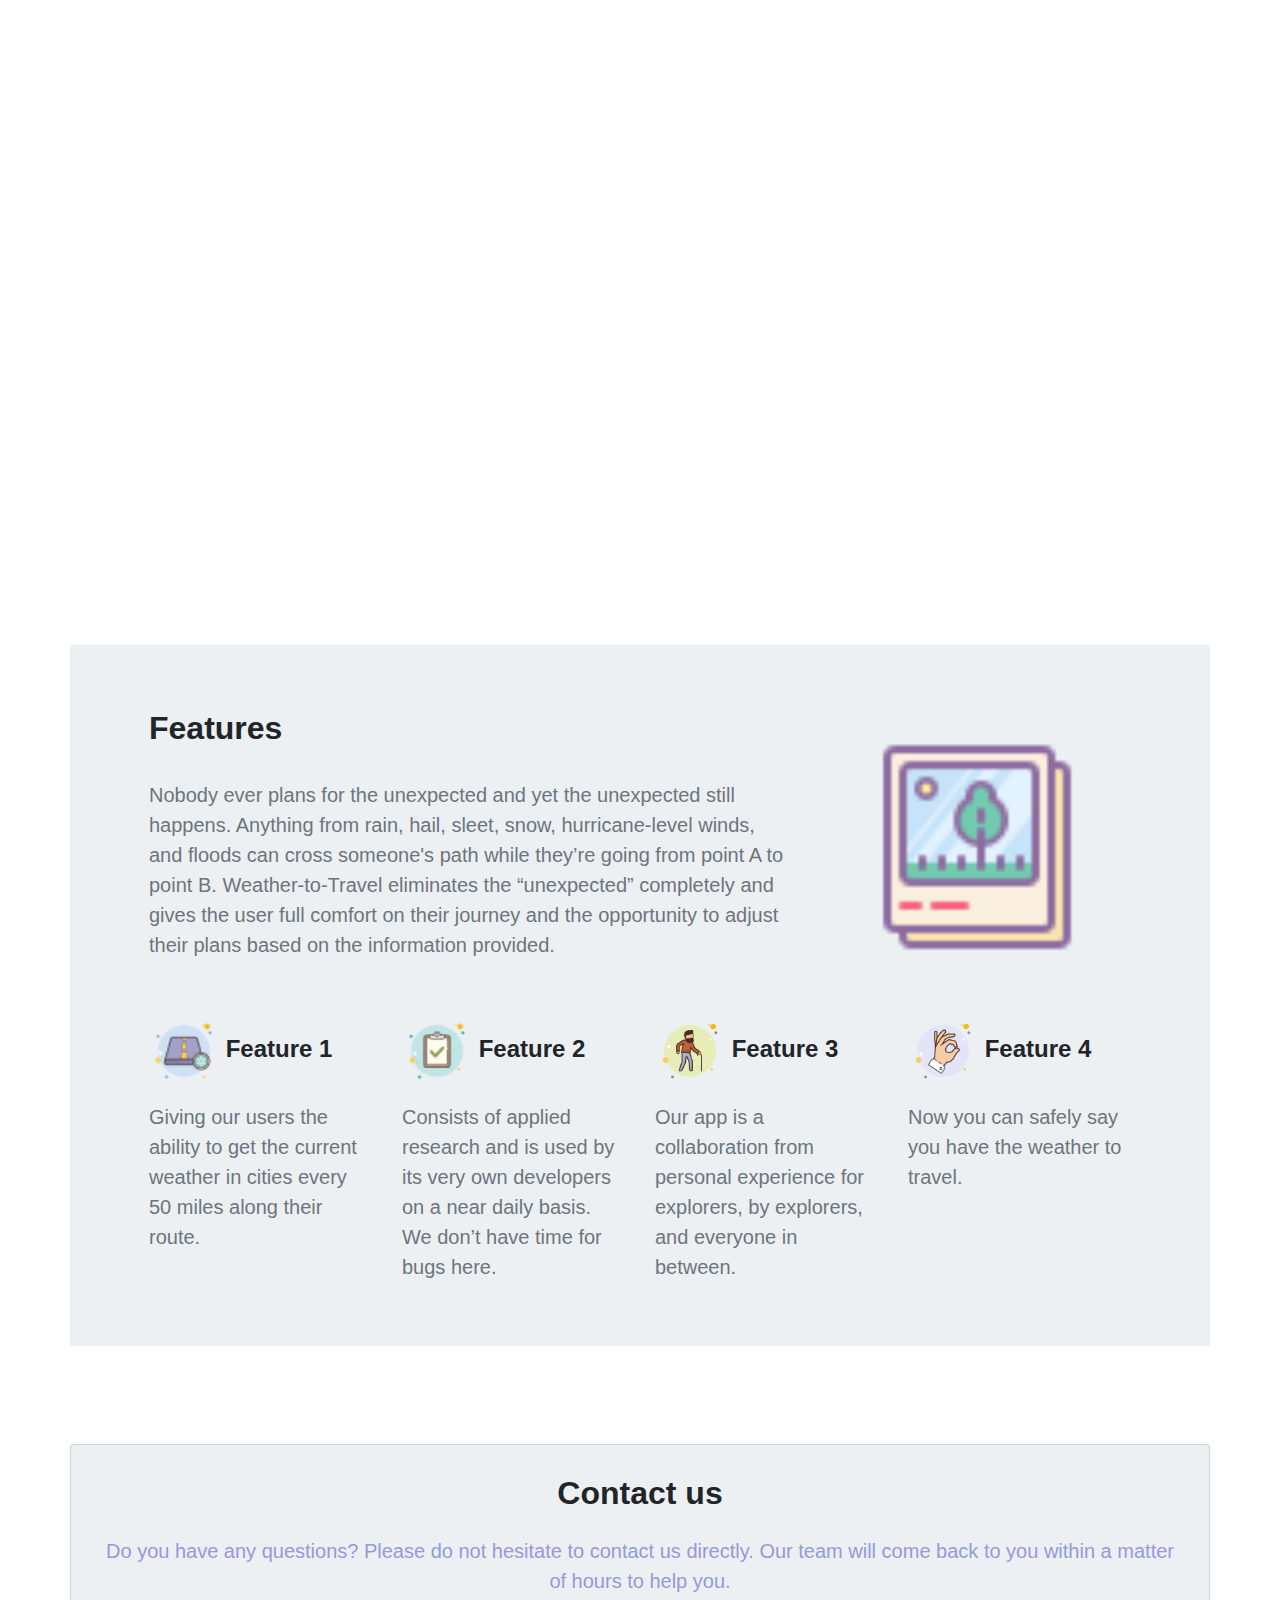
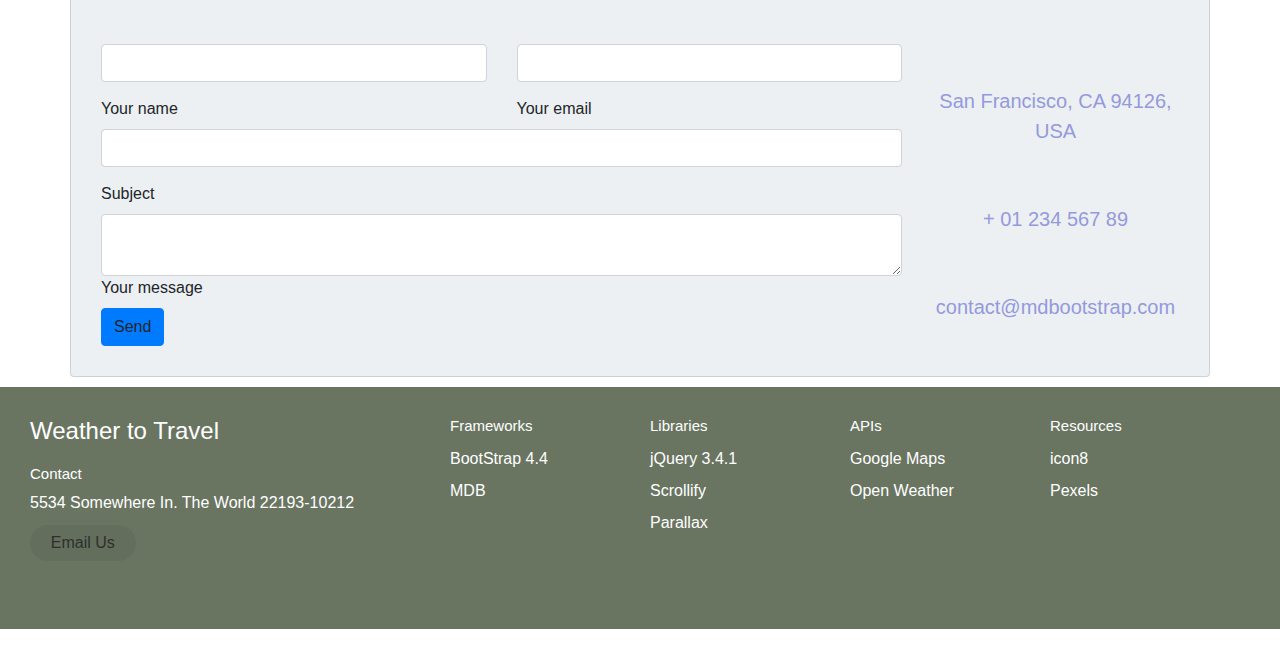
==== commit 1ddb6b83: "merging master" ====
--- a/index.html
+++ b/index.html
@@ -125,7 +125,7 @@
                         </div>
                     </div>
                 </div>
-                <div class="card mb-3" style="max-width: 540px;">
+                <div class="card mb-3" style="max-width: 540px;" id="aboutMeIcons3">
                     <div class="row no-gutters">
                         <div class="col-md-4">
                             <img src="assets/icons/icons8-haze-64.png" class="card-img" alt="..." style="padding-top: 30px;">
@@ -350,7 +350,7 @@
     </section>
 
     <!-- contact page -->
-    <section class="mb-4 item" id="five">
+    <section class="mb-4 item" id="four">
         <div class="container card" id="contactUs">
 
 
@@ -413,7 +413,7 @@
                                 <div class="md-form">
                                     <textarea type="text" id="message" name="message" rows="2"
                                         class="form-control md-textarea"></textarea>
-                                    <label for="message">Your message</label>
+                                    <label for="message" >Your message</label>
                                 </div>
 
                             </div>
@@ -556,7 +556,7 @@
 <script src="https://maps.googleapis.com/maps/api/js?key=AIzaSyAmLr5yU5_SJ5Jx1AA-T59scJF4xuLvLEc&callback=initMap" async
     defer></script>
 
-<!-- Scrollify JS Library 
+<!-- Scrollify JS Library -->
 <script src="assets/javascript/jquery.scrollify.js"></script>
 <script>
     $(function () {
@@ -565,5 +565,5 @@
             section: ".item"
         });
     });
-</script> -->
+</script> 
 </html>--- a/assets/css/style.css
+++ b/assets/css/style.css
@@ -1,28 +1,27 @@
 body {
-    background: url("white-waves.png");
+    background: url("dark_geometric.png");
     /*background-repeat: no-repeat;
     background-position: center;*/
     opacity: 1;
 }
 
 #aboutTeam{
-  background-color: white;
+  background-color: rgb(236, 240, 243);
   padding: 5px 30px 30px 30px;
 }
 
+#features{
+  background-color: rgb(236, 240, 243);
+}
 #contactUs{
   padding: 5px 30px 30px 30px;
-}
-
-#features{
-  background-color: white;
-}
+  background-color: rgb(236, 240, 243);
+}
+
 p {
   font-family: 'Josefin Sans', sans-serif;
   color: rgb(149,153,221);
   font-size: 20px;
-  
-
 }
 
 #homeButton {
@@ -317,6 +316,10 @@
 
 #aboutMeIcons{
   margin-right: 20px;
+  background-color: rgb(236, 240, 243);
+}
+#aboutMeIcons3{
+  background-color: rgb(236, 240, 243);
 }
 
 /* ----------------------------output: route directions------------------------------- */
@@ -506,15 +509,18 @@
   /* ----------------scrollify------------------ */
 
   #one{
-    padding-top: 70px;
+    padding-top: 68px;
   }
   #two{
+    padding-top: 25px;
+  }
+  #three{
+    padding-top: 67px;
+  }
+  
+  #four{
     padding-top: 50px;
   }
-  #three{
-    padding-top: 70px;
-  }
-  
   
 
 
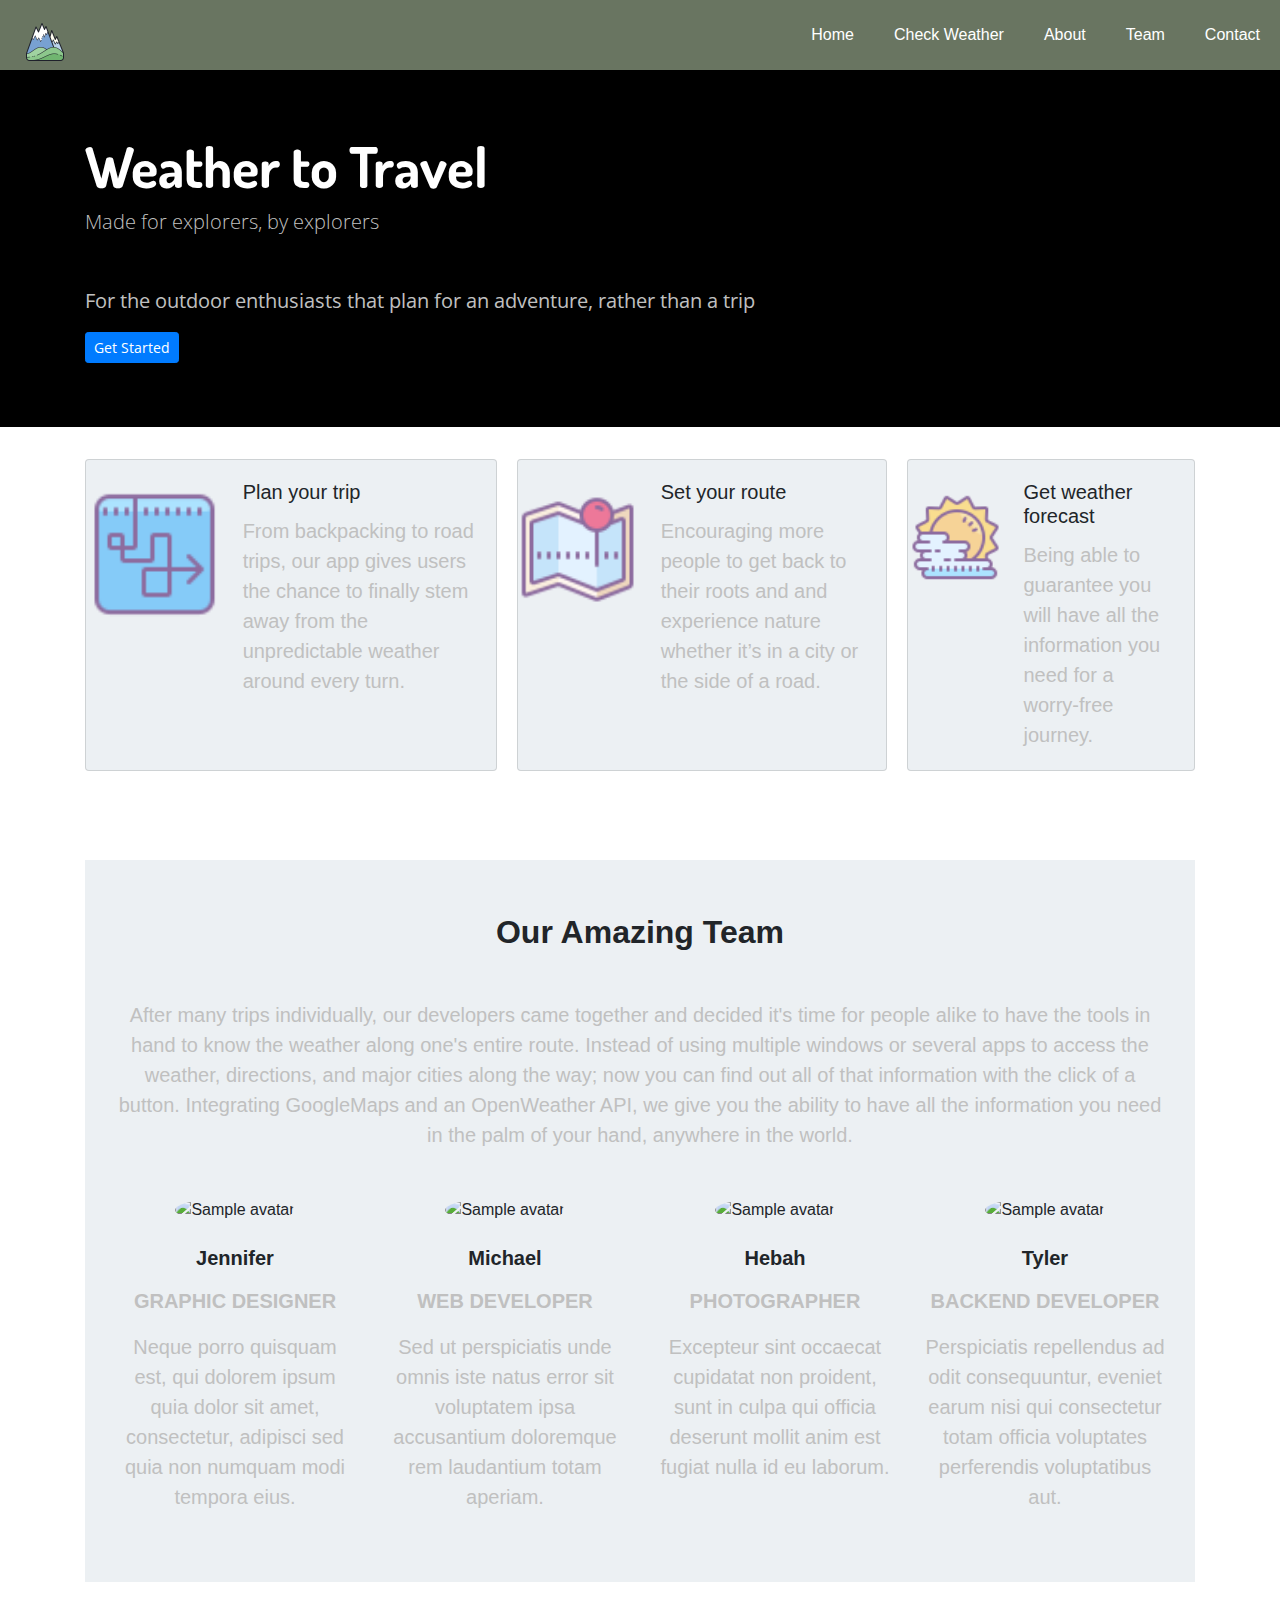
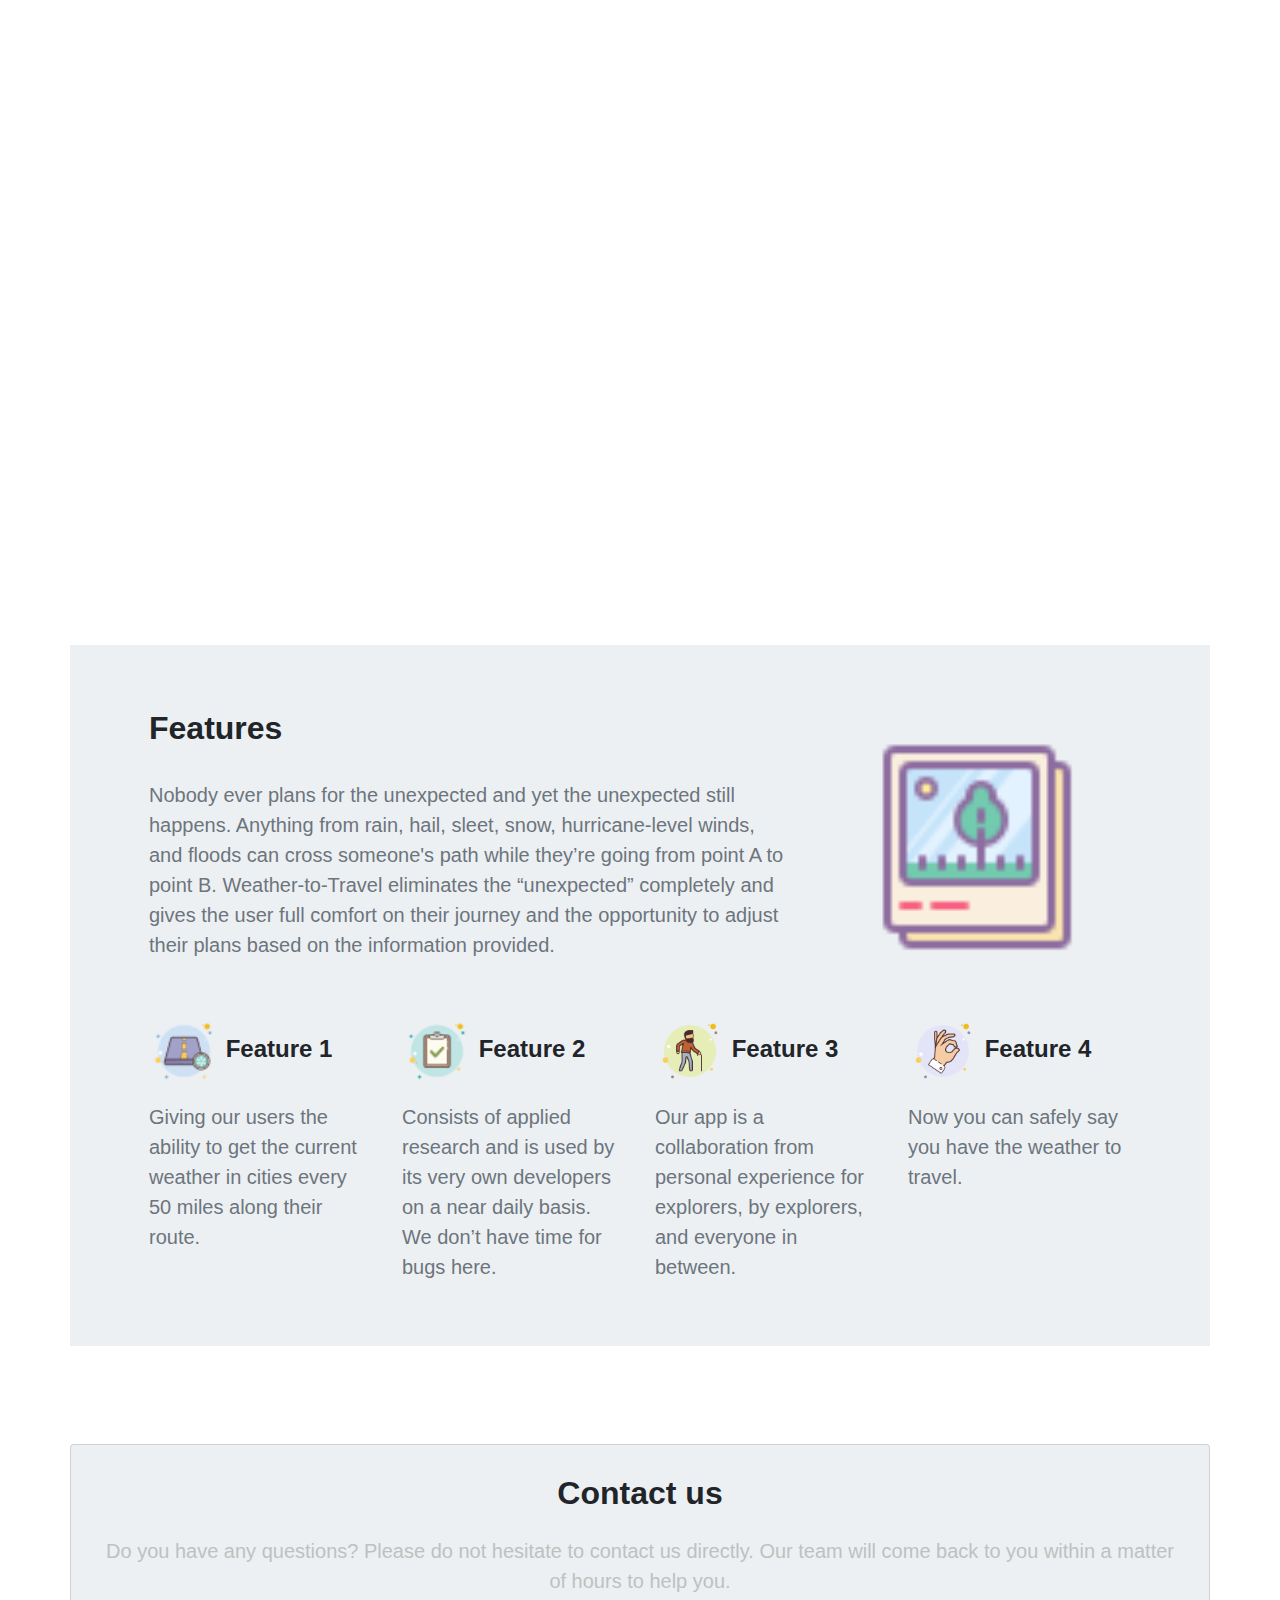
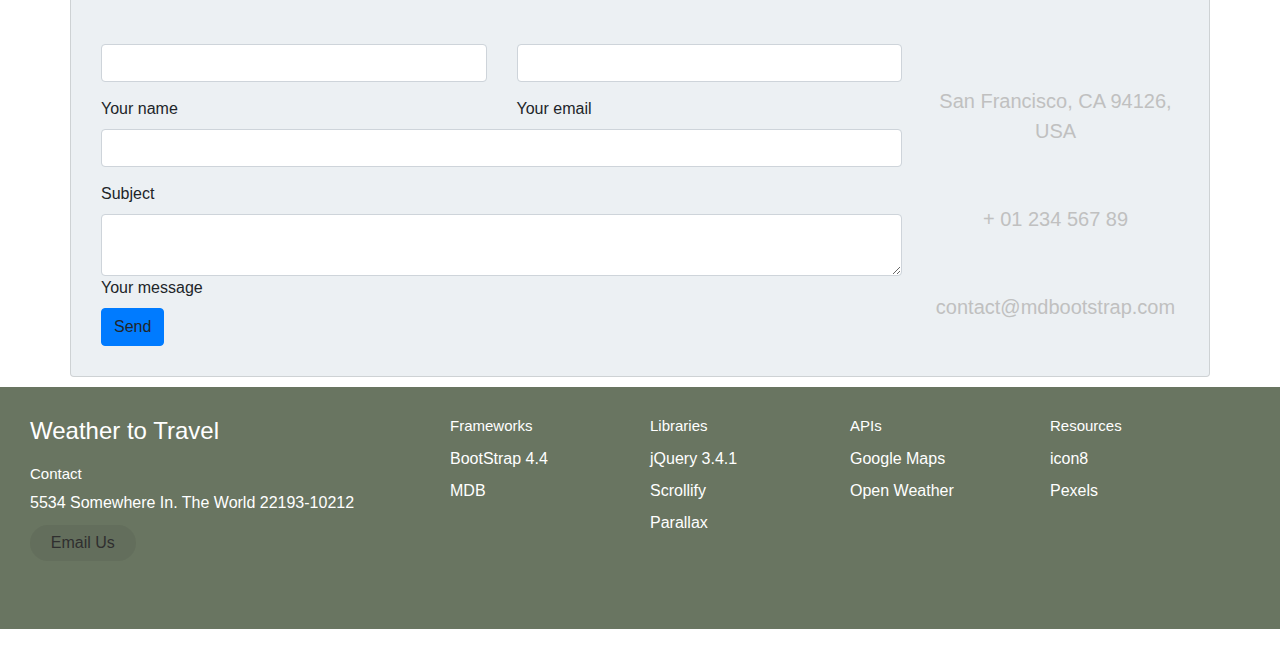
==== commit 1c24c0d4: "tweaked colors" ====
--- a/index.html
+++ b/index.html
@@ -474,10 +474,10 @@
                     <ul class="nav__ul">
     
                         <li>
-                            <a href="https://getbootstrap.com/">BootStrap 4.4</a>
-                        </li>
-                        <li>
-                            <a href="https://mdbootstrap.com/">MDB</a>
+                            <a href="https://getbootstrap.com/" target="_blank">BootStrap 4.4</a>
+                        </li>
+                        <li>
+                            <a href="https://mdbootstrap.com/" target="_blank">MDB</a>
                         </li>
     
     
@@ -489,13 +489,13 @@
     
                     <ul class="nav__ul">
                         <li>
-                            <a href="https://jquery.com/">jQuery 3.4.1</a>
-                        </li>
-                        <li>
-                            <a href="https://projects.lukehaas.me/scrollify/#home">Scrollify</a>
-                        </li>
-                        <li>
-                            <a href="http://pixelcog.github.io/parallax.js">Parallax</a>
+                            <a href="https://jquery.com/" target="_blank">jQuery 3.4.1</a>
+                        </li>
+                        <li>
+                            <a href="https://projects.lukehaas.me/scrollify/#home" target="_blank">Scrollify</a>
+                        </li>
+                        <li>
+                            <a href="http://pixelcog.github.io/parallax.js" target="_blank">Parallax</a>
                         </li>
     
                     </ul>
@@ -512,11 +512,11 @@
 
                     <ul class="nav__ul">
                         <li>
-                            <a href="https://cloud.google.com/maps-platform/">Google Maps</a>
-                        </li>
-
-                        <li>
-                            <a href="https://openweathermap.org/api">Open Weather</a>
+                            <a href="https://cloud.google.com/maps-platform/" target="_blank">Google Maps</a>
+                        </li>
+
+                        <li>
+                            <a href="https://openweathermap.org/api" target="_blank">Open Weather</a>
                         </li>
 
 
@@ -528,10 +528,10 @@
 
                 <ul class="nav__ul">
                     <li>
-                        <a href="https://icons8.com/">icon8</a>
+                        <a href="https://icons8.com/" target="_blank">icon8</a>
                     </li>
                     <li>
-                        <a href="https://www.pexels.com/">Pexels</a>
+                        <a href="https://www.pexels.com/" target="_blank">Pexels</a>
                     </li>
                 </ul>
             </li>
--- a/assets/css/style.css
+++ b/assets/css/style.css
@@ -20,7 +20,8 @@
 
 p {
   font-family: 'Josefin Sans', sans-serif;
-  color: rgb(149,153,221);
+  color: silver;
+  /* color: rgb(149,153,221); */
   font-size: 20px;
 }
 
